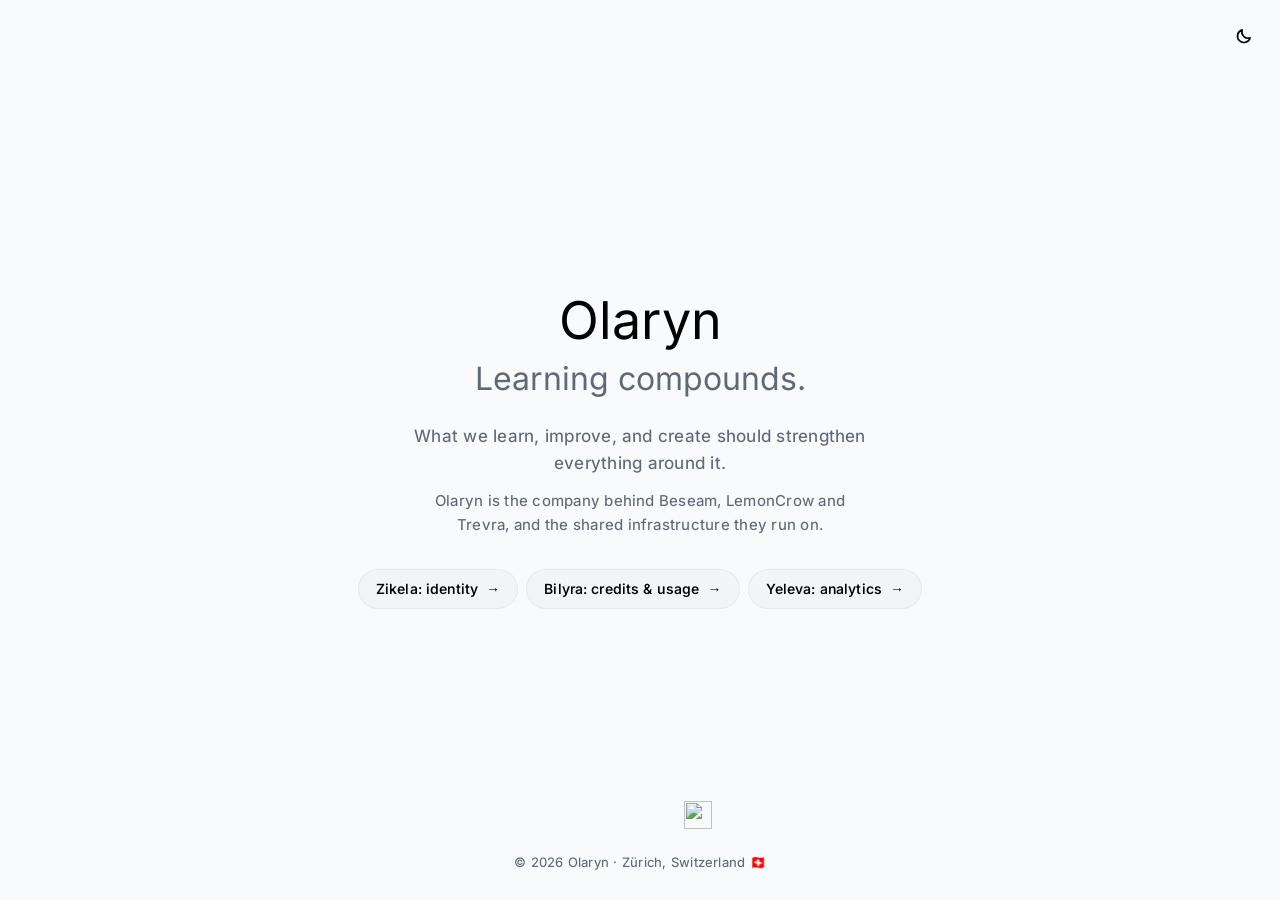
==== index.html @ cfa719c9 "chore(brand): monochrome icons and social cards, drop unused fonts Claude-Session: https://claude.ai" ====
<!DOCTYPE html>
<html lang="en">
<head>
<meta charset="UTF-8">
<meta name="viewport" content="width=device-width, initial-scale=1.0">

<title>Olaryn — Learning compounds.</title>
<meta name="description" content="Learning compounds. What we learn, improve, and create should strengthen everything around it.">
<link rel="canonical" href="https://olaryn.com/">

<link rel="icon" type="image/svg+xml" href="/favicon.svg?v=10">
<link rel="icon" href="/favicon.ico?v=9">
<link rel="icon" type="image/png" href="/favicon-32x32.png?v=9" sizes="32x32">
<link rel="icon" type="image/png" href="/favicon-16x16.png?v=9" sizes="16x16">
<link rel="apple-touch-icon" href="/apple-touch-icon.png?v=9" sizes="180x180">
<link rel="manifest" href="/site.webmanifest?v=9">
<meta name="application-name" content="Olaryn">
<meta name="apple-mobile-web-app-title" content="Olaryn">
<meta name="theme-color" media="(prefers-color-scheme: light)" content="#F9FAFB">
<meta name="theme-color" media="(prefers-color-scheme: dark)" content="#090909">
<meta name="color-scheme" content="light dark">
<meta name="robots" content="index, follow, max-image-preview:large">

<meta property="og:type" content="website">
<meta property="og:site_name" content="Olaryn">
<meta property="og:title" content="Olaryn — Learning compounds.">
<meta property="og:description" content="What we learn, improve, and create should strengthen everything around it.">
<meta property="og:url" content="https://olaryn.com/">
<meta property="og:image" content="https://olaryn.com/og-image.png?v=9">
<meta property="og:image:secure_url" content="https://olaryn.com/og-image.png?v=9">
<meta property="og:image:type" content="image/png">
<meta property="og:image:width" content="1200">
<meta property="og:image:height" content="630">
<meta property="og:image:alt" content="Olaryn — Learning compounds.">

<meta name="twitter:card" content="summary_large_image">
<meta name="twitter:title" content="Olaryn — Learning compounds.">
<meta name="twitter:description" content="What we learn, improve, and create should strengthen everything around it.">
<meta name="twitter:image" content="https://olaryn.com/og-image.png?v=9">
<meta name="twitter:image:alt" content="Olaryn — Learning compounds.">

<script type="application/ld+json">
{
  "@context": "https://schema.org",
  "@type": "Organization",
  "name": "Olaryn",
  "url": "https://olaryn.com/",
  "logo": "https://olaryn.com/logo-mark.svg?v=10",
  "sameAs": [
    "https://beseam.com",
    "https://lemoncrow.com",
    "https://usetrevra.com"
  ]
}
</script>

<script src="/assets/theme.js?v=2"></script>
<link rel="preload" href="/assets/fonts/inter-latin.woff2" as="font" type="font/woff2" crossorigin>
<link rel="stylesheet" href="/assets/base.css?v=6">
<link rel="stylesheet" href="/assets/home.css?v=3">
</head>
<body>
  <button class="theme-toggle theme-corner" type="button" aria-label="Switch to dark theme" hidden><span class="ico" aria-hidden="true"></span></button>
  <main>
    <section class="hero" aria-labelledby="olaryn-title">
      <svg class="mark" width="128" height="128" aria-hidden="true" focusable="false"><use href="/assets/marks.svg#olaryn"></use></svg>

      <h1 id="olaryn-title">Olaryn</h1>
      <p class="thesis">Learning compounds.</p>
      <p class="lede">What we learn, improve, and create should strengthen everything around it.</p>
      <p class="about">Olaryn is the company behind Beseam, LemonCrow and Trevra, and the shared infrastructure they run on.</p>
      <nav class="platform-links" aria-label="Shared Olaryn infrastructure">
        <a class="platform-link" href="/auth/">Zikela: identity <span aria-hidden="true">→</span></a>
        <a class="platform-link" href="/billing/">Bilyra: credits &amp; usage <span aria-hidden="true">→</span></a>
        <a class="platform-link" href="/analytics/">Yeleva: analytics <span aria-hidden="true">→</span></a>
      </nav>
    </section>
  </main>

  <footer>
    <nav class="company-links" aria-label="Olaryn companies">
      <a class="company-link beseam" href="https://beseam.com" target="_blank" rel="noopener" aria-label="Beseam (opens in a new tab)" title="Beseam">
        <img src="/assets/companies/beseam.svg?v=3" alt="">
      </a>
      <a class="company-link" href="https://lemoncrow.com" target="_blank" rel="noopener" aria-label="LemonCrow (opens in a new tab)" title="LemonCrow">
        <img src="/assets/companies/lemoncrow.svg" alt="">
      </a>
      <a class="company-link trevra" href="https://usetrevra.com" target="_blank" rel="noopener" aria-label="Trevra (opens in a new tab)" title="Trevra">
        <img src="/assets/companies/trevra.svg?v=2" alt="">
      </a>
    </nav>
    <div>&copy; 2026 Olaryn · Zürich, Switzerland 🇨🇭</div>
  </footer>
</body>
</html>
---- assets/base.css ----
/* Olaryn shared foundation (all pages): self-hosted fonts, colour tokens, type, buttons, header, sections, footer.
   Monochrome system: black/white/grey, one green used only for tiny status dots. */
@font-face {
  font-family: "Inter";
  font-style: normal;
  font-weight: 400 600;
  font-display: swap;
  src: url("/assets/fonts/inter-latin.woff2") format("woff2");
  unicode-range: U+0000-00FF, U+0131, U+0152-0153, U+02BB-02BC, U+02C6, U+02DA, U+02DC, U+0304, U+0308, U+0329, U+2000-206F, U+20AC, U+2122, U+2191, U+2193, U+2212, U+2215, U+FEFF, U+FFFD;
}
@font-face {
  font-family: "Geist Mono";
  font-style: normal;
  font-weight: 400 500;
  font-display: swap;
  src: url("/assets/fonts/geistmono-latin.woff2") format("woff2");
  unicode-range: U+0000-00FF, U+0131, U+0152-0153, U+02BB-02BC, U+02C6, U+02DA, U+02DC, U+0304, U+0308, U+0329, U+2000-206F, U+20AC, U+2122, U+2191, U+2193, U+2212, U+2215, U+FEFF, U+FFFD;
}
:root {
  color-scheme: light dark;
  --page: #F9FAFB;
  --panel: #F3F4F6;
  --card: #FFFFFF;
  --ink: #000000;
  --text: #101828;
  --muted: #5F6877;
  --faint: #99A1AF;
  --line: #E5E7EB;
  --line-soft: rgba(0, 0, 0, .05);
  --btn: #000000;
  --btn-ink: #FFFFFF;
  --btn2: #F3F4F6;
  --hover: #E5E7EB;
  --ok: #00BB7F;
  --paper: var(--page); /* used inside the marks.svg symbols */
  --sans: "Inter", "Helvetica Neue", Arial, sans-serif;
  --mono: "Geist Mono", ui-monospace, Menlo, Consolas, monospace;
}
/* Dark tokens exist twice on purpose: OS preference (unless light was chosen) and an explicit dark choice. Change both. */
:root[data-theme="light"] { color-scheme: light; }
@media (prefers-color-scheme: dark) {
  :root:not([data-theme="light"]) {
    color-scheme: dark;
    --page: #090909; --panel: #111111; --card: #181818; --ink: #FFFFFF; --text: #D9D9D9; --muted: #8F8F8F; --faint: #757575;
    --line: #232323; --line-soft: rgba(255, 255, 255, .06); --btn: #FFFFFF; --btn-ink: #000000; --btn2: #212121; --hover: #2A2A2A; --ok: #00D294;
  }
}
:root[data-theme="dark"] {
  color-scheme: dark;
  --page: #090909; --panel: #111111; --card: #181818; --ink: #FFFFFF; --text: #D9D9D9; --muted: #8F8F8F; --faint: #757575;
  --line: #232323; --line-soft: rgba(255, 255, 255, .06); --btn: #FFFFFF; --btn-ink: #000000; --btn2: #212121; --hover: #2A2A2A; --ok: #00D294;
}

*, *::before, *::after { box-sizing: border-box; }
html { -webkit-text-size-adjust: 100%; text-rendering: optimizeLegibility; -webkit-font-smoothing: antialiased; }
body {
  margin: 0; min-height: 100vh; background: var(--page); color: var(--text);
  font: 450 16px/1.5 var(--sans); letter-spacing: .015em; font-feature-settings: "ss07" 1, "ss08" 1, "liga" 0;
}
img, svg { max-width: 100%; }
a { color: inherit; text-decoration: none; }
p, h1, h2, h3, h4, ul, ol, pre, figure { margin: 0; }
:focus-visible { outline: 2px solid var(--ink); outline-offset: 3px; border-radius: 6px; }
.skip-link { position: absolute; left: 16px; top: -64px; z-index: 50; padding: 10px 16px; border-radius: 999px; background: var(--btn); color: var(--btn-ink); font-size: 14px; }
.skip-link:focus { top: 12px; }
.visually-hidden { position: absolute; width: 1px; height: 1px; overflow: hidden; clip: rect(0 0 0 0); white-space: nowrap; }

/* Layout */
.gutter { padding-left: max(24px, env(safe-area-inset-left, 0px)); padding-right: max(24px, env(safe-area-inset-right, 0px)); }
.shell { max-width: 1120px; margin: 0 auto; }

/* Type: one size per role, headings in two tones (ink line, then grey line at the same size) */
.t1 { font: 400 36px/1.25 var(--sans); letter-spacing: 0; text-wrap: balance; }
.t2 { font: 400 30px/1.25 var(--sans); letter-spacing: 0; text-wrap: balance; }
.ink { color: var(--ink); display: block; }
.dim { color: var(--muted); display: block; }
.lede { font-size: 20px; line-height: 1.4; color: var(--muted); max-width: 46ch; text-wrap: pretty; }
.small { font-size: 12px; line-height: 1.4; color: var(--muted); }
.note { font-size: 14px; color: var(--muted); }
.note a { color: var(--ink); text-decoration: underline; text-decoration-color: var(--faint); text-underline-offset: 3px; }
.note a:hover { text-decoration-color: var(--ink); }

/* Buttons: pills */
.btn { display: inline-flex; align-items: center; justify-content: center; gap: 8px; height: 40px; padding: 0 20px; border: 0; border-radius: 999px;
  font: 550 14px/1 var(--sans); letter-spacing: .01em; white-space: nowrap; cursor: pointer; transition: opacity .1s, background-color .15s; }
.btn-primary { background: var(--btn); color: var(--btn-ink); }
.btn-primary:hover { opacity: .85; }
.btn-secondary { background: var(--btn2); color: var(--ink); box-shadow: inset 0 0 0 1px var(--line-soft); }
.btn-secondary:hover, .btn-ghost:hover { background: var(--hover); }
.btn-ghost { background: transparent; color: var(--ink); }
.btn-large { height: 48px; padding: 0 24px; }
.actions { display: flex; flex-wrap: wrap; gap: 8px; }

/* Announcement bar + header */
.announce { display: flex; justify-content: center; padding-block: 10px; border-bottom: 1px solid var(--line); font-size: 14px; color: var(--muted); text-align: center; }
.announce a { color: var(--ink); white-space: nowrap; }
.announce a:hover { text-decoration: underline; text-underline-offset: 3px; }
.site-header { display: grid; grid-template-columns: 1fr auto 1fr; align-items: center; gap: 16px; min-height: 72px; }
.brand { display: inline-flex; align-items: center; gap: 10px; justify-self: start; color: var(--ink); font-size: 17px; letter-spacing: 0; }
.brand svg { width: 26px; height: 26px; flex: none; }
.brand .by { color: var(--muted); font-size: 14px; }
.site-nav { display: flex; gap: 2px; }
.site-nav a { padding: 8px 12px; border-radius: 999px; color: var(--muted); font-size: 15px; }
.site-nav a:hover { color: var(--ink); }
.header-end { display: flex; align-items: center; justify-content: flex-end; gap: 6px; }

/* Theme toggle (revealed by /assets/theme.js; the page follows the OS until a choice is made) */
:root {
  --ico-moon: url("data:image/svg+xml,%3Csvg xmlns='http://www.w3.org/2000/svg' viewBox='0 0 16 16' fill='none' stroke='black' stroke-width='1.5' stroke-linecap='round' stroke-linejoin='round'%3E%3Cpath d='M13.4 9.7A5.7 5.7 0 0 1 6.3 2.6a5.7 5.7 0 1 0 7.1 7.1z'/%3E%3C/svg%3E");
  --ico-sun: url("data:image/svg+xml,%3Csvg xmlns='http://www.w3.org/2000/svg' viewBox='0 0 16 16' fill='none' stroke='black' stroke-width='1.5' stroke-linecap='round' stroke-linejoin='round'%3E%3Ccircle cx='8' cy='8' r='2.8'/%3E%3Cpath d='M8 1.5v1.6M8 12.9v1.6M1.5 8h1.6M12.9 8h1.6M3.4 3.4l1.1 1.1M11.5 11.5l1.1 1.1M3.4 12.6l1.1-1.1M11.5 4.5l1.1-1.1'/%3E%3C/svg%3E");
}
.ico { display: inline-block; width: 1em; height: 1em; flex: none; background: currentColor; -webkit-mask: var(--ico) center / contain no-repeat; mask: var(--ico) center / contain no-repeat; }
.theme-toggle { display: inline-grid; place-items: center; width: 40px; height: 40px; flex: none; padding: 0; border: 0; border-radius: 999px; background: transparent; color: var(--ink); cursor: pointer; font-size: 18px; transition: background-color .15s; }
.theme-toggle[hidden] { display: none; }
.theme-toggle:hover { background: var(--hover); }
.theme-toggle .ico { --ico: var(--ico-moon); }
.theme-toggle[data-mode="dark"] .ico { --ico: var(--ico-sun); }

/* Sections */
.section { display: flex; flex-direction: column; gap: 48px; padding-block: 64px; border-top: 1px solid var(--line); }
.section-head { display: grid; grid-template-columns: 1fr 1fr; gap: 24px 48px; align-items: start; }

/* Product stage: grey panel with white cards */
.stage { min-width: 0; padding: 12px; border-radius: 20px; background: var(--panel); box-shadow: inset 0 0 0 1px var(--line-soft); }
.stage-label { display: flex; align-items: center; gap: 8px; padding: 6px 8px 14px; font-size: 12px; color: var(--muted); }
.card { min-width: 0; overflow: hidden; border-radius: 12px; background: var(--card); box-shadow: 0 0 0 1px var(--line-soft), 0 1px 2px rgba(0, 0, 0, .03); }
.card-head { display: flex; align-items: center; justify-content: space-between; gap: 12px; padding: 12px 16px; border-bottom: 1px solid var(--line); font-size: 12px; color: var(--muted); }
.dot { display: inline-block; width: 6px; height: 6px; flex: none; border-radius: 50%; background: var(--ok); }

/* Feature cards: graphic panel, title, grey text */
.grid-3 { display: grid; grid-template-columns: repeat(3, minmax(0, 1fr)); gap: 16px; }
.grid-2 { display: grid; grid-template-columns: repeat(2, minmax(0, 1fr)); gap: 16px; }
.feature { display: flex; flex-direction: column; gap: 20px; min-width: 0; }
.feature > .stage { display: grid; place-items: center; min-height: 240px; padding: 20px; }
.feature h3, .step h3 { margin-bottom: 6px; font: 400 20px/1.375 var(--sans); letter-spacing: 0; color: var(--ink); }
.feature p, .step p { color: var(--muted); text-wrap: pretty; }
.more { display: inline-flex; align-items: center; gap: 6px; margin-top: 12px; color: var(--ink); }
.more:hover { text-decoration: underline; text-underline-offset: 4px; }

/* Numbered steps row */
.steps { display: grid; grid-template-columns: repeat(3, minmax(0, 1fr)); border-top: 1px solid var(--line); }
.step { padding: 24px 24px 0 0; min-width: 0; }
.step + .step { padding-left: 24px; border-left: 1px solid var(--line); }
.step .num { display: block; margin-bottom: 16px; font: 400 12px/1 var(--mono); letter-spacing: 0; color: var(--muted); }

/* Closing call to action */
.cta { display: flex; flex-direction: column; align-items: center; gap: 28px; padding-block: 96px; border-top: 1px solid var(--line); text-align: center; }
.cta .actions { justify-content: center; }

/* Footer */
.site-footer { display: grid; grid-template-columns: 2fr 1fr 1fr 1fr; gap: 32px; padding-block: 48px 64px; border-top: 1px solid var(--line); }
.site-footer h2 { margin-bottom: 14px; font: 400 16px/1.5 var(--sans); letter-spacing: 0; color: var(--ink); }
.site-footer ul { display: flex; flex-direction: column; gap: 10px; padding: 0; list-style: none; }
.site-footer li, .site-footer a { color: var(--muted); }
.site-footer a:hover { color: var(--ink); }
.footer-brand { display: flex; flex-direction: column; gap: 16px; font-size: 14px; color: var(--muted); }

@keyframes rise { from { opacity: 0; transform: translateY(12px); } to { opacity: 1; transform: none; } }
@media (prefers-reduced-motion: no-preference) { .rise { animation: rise .7s cubic-bezier(.2, .8, .2, 1) .1s both; } }
@media (prefers-reduced-motion: reduce) { .btn, .theme-toggle { transition: none; } }

@media (max-width: 1023px) {
  .section-head { grid-template-columns: 1fr; }
  .grid-3, .steps { grid-template-columns: 1fr; }
  .step, .step + .step { padding: 24px 0; border-left: 0; }
  .step + .step { border-top: 1px solid var(--line); }
  .site-footer { grid-template-columns: 1fr 1fr; }
  .footer-brand { grid-column: 1 / -1; }
}
@media (max-width: 767px) {
  .t1 { font-size: 30px; }
  .t2 { font-size: 24px; }
  .lede { font-size: 18px; }
  .site-header { grid-template-columns: 1fr auto; }
  .site-nav, .header-end .btn-ghost { display: none; }
  .grid-2 { grid-template-columns: 1fr; }
  .section { gap: 32px; padding-block: 48px; }
  .cta { padding-block: 64px; }
}
@media (max-width: 420px) {
  .gutter { padding-left: max(16px, env(safe-area-inset-left, 0px)); padding-right: max(16px, env(safe-area-inset-right, 0px)); }
  .site-footer { grid-template-columns: 1fr; }
  .header-end .btn { padding: 0 14px; }
}
---- assets/home.css ----
/* Olaryn home: the original simple centred page, in the shared monochrome theme. Tokens and fonts come from base.css. */
body { display: flex; flex-direction: column; min-height: 100svh; }
.theme-corner { position: absolute; top: 16px; right: max(16px, env(safe-area-inset-right, 0px)); }
main { flex: 1 1 auto; display: flex; align-items: center; justify-content: center; padding: 56px max(24px, env(safe-area-inset-right, 0px)) 40px max(24px, env(safe-area-inset-left, 0px)); text-align: center; }
.hero { width: min(620px, 100%); }
.mark { display: block; width: 64px; height: 64px; margin: 0 auto 28px; color: var(--ink); }
h1 { margin-bottom: 8px; font: 400 clamp(36px, 6vw, 52px)/1.15 var(--sans); letter-spacing: 0; color: var(--ink); }
.thesis { margin-bottom: 24px; font: 400 clamp(24px, 4vw, 32px)/1.25 var(--sans); letter-spacing: 0; color: var(--muted); }
.lede { max-width: 46ch; margin: 0 auto; font-size: 17px; line-height: 1.6; color: var(--muted); }
.about { max-width: 46ch; margin: 12px auto 0; font-size: 15px; line-height: 1.6; color: var(--muted); }
.platform-links { display: flex; flex-wrap: wrap; justify-content: center; gap: 8px; margin-top: 32px; }
.platform-link { display: inline-flex; align-items: center; gap: 8px; height: 40px; padding: 0 18px; border-radius: 999px; background: var(--btn2); box-shadow: inset 0 0 0 1px var(--line-soft); color: var(--ink); font: 550 14px/1 var(--sans); letter-spacing: .01em; transition: background-color .15s; }
.platform-link:hover { background: var(--hover); }
footer { flex: 0 0 auto; display: flex; flex-direction: column; align-items: center; gap: 16px; padding: 0 24px 28px; font-size: 13px; color: var(--muted); }
.company-links { display: flex; align-items: center; justify-content: center; gap: 14px; }
.company-link { display: grid; place-items: center; width: 44px; height: 44px; border-radius: 999px; transition: background-color .15s; }
.company-link:hover { background: var(--hover); }
.company-link img { display: block; max-width: 28px; max-height: 28px; width: auto; height: auto; }
.company-link.trevra img { width: 28px; height: 28px; }
@media (max-width: 560px) { main { padding-top: 64px; padding-bottom: 32px; } footer { padding-bottom: 22px; } }
@media (prefers-reduced-motion: reduce) { .platform-link, .company-link { transition: none; } }
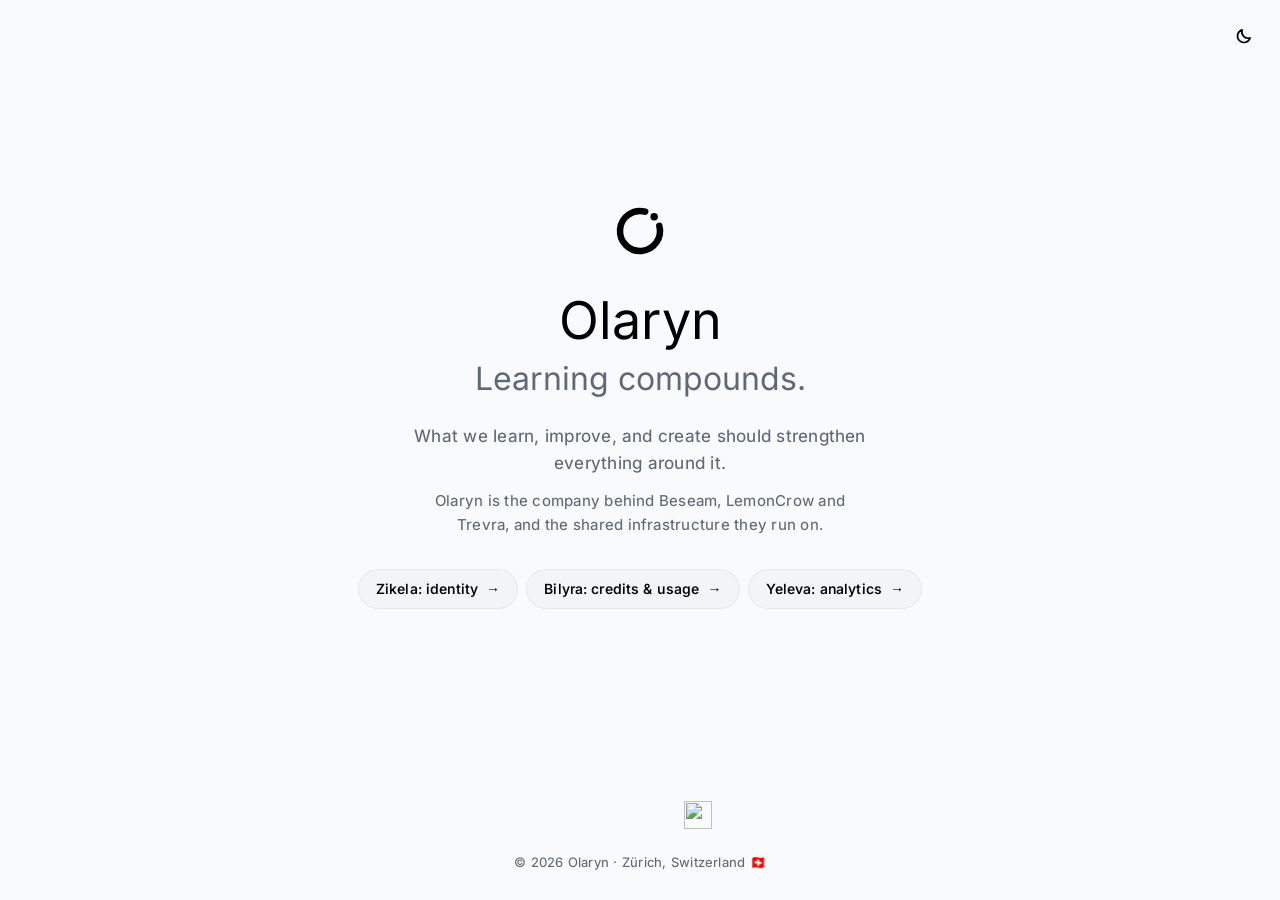
==== commit ffcd8398: "feat(brand): open O logo family for Olaryn and products Claude-Session: https://claude.ai/code/sessi" ====
--- a/index.html
+++ b/index.html
@@ -8,12 +8,12 @@
 <meta name="description" content="Learning compounds. What we learn, improve, and create should strengthen everything around it.">
 <link rel="canonical" href="https://olaryn.com/">
 
-<link rel="icon" type="image/svg+xml" href="/favicon.svg?v=10">
-<link rel="icon" href="/favicon.ico?v=9">
-<link rel="icon" type="image/png" href="/favicon-32x32.png?v=9" sizes="32x32">
-<link rel="icon" type="image/png" href="/favicon-16x16.png?v=9" sizes="16x16">
-<link rel="apple-touch-icon" href="/apple-touch-icon.png?v=9" sizes="180x180">
-<link rel="manifest" href="/site.webmanifest?v=9">
+<link rel="icon" type="image/svg+xml" href="/favicon.svg?v=11">
+<link rel="icon" href="/favicon.ico?v=10">
+<link rel="icon" type="image/png" href="/favicon-32x32.png?v=10" sizes="32x32">
+<link rel="icon" type="image/png" href="/favicon-16x16.png?v=10" sizes="16x16">
+<link rel="apple-touch-icon" href="/apple-touch-icon.png?v=10" sizes="180x180">
+<link rel="manifest" href="/site.webmanifest?v=10">
 <meta name="application-name" content="Olaryn">
 <meta name="apple-mobile-web-app-title" content="Olaryn">
 <meta name="theme-color" media="(prefers-color-scheme: light)" content="#F9FAFB">
@@ -26,8 +26,8 @@
 <meta property="og:title" content="Olaryn — Learning compounds.">
 <meta property="og:description" content="What we learn, improve, and create should strengthen everything around it.">
 <meta property="og:url" content="https://olaryn.com/">
-<meta property="og:image" content="https://olaryn.com/og-image.png?v=9">
-<meta property="og:image:secure_url" content="https://olaryn.com/og-image.png?v=9">
+<meta property="og:image" content="https://olaryn.com/og-image.png?v=10">
+<meta property="og:image:secure_url" content="https://olaryn.com/og-image.png?v=10">
 <meta property="og:image:type" content="image/png">
 <meta property="og:image:width" content="1200">
 <meta property="og:image:height" content="630">
@@ -36,7 +36,7 @@
 <meta name="twitter:card" content="summary_large_image">
 <meta name="twitter:title" content="Olaryn — Learning compounds.">
 <meta name="twitter:description" content="What we learn, improve, and create should strengthen everything around it.">
-<meta name="twitter:image" content="https://olaryn.com/og-image.png?v=9">
+<meta name="twitter:image" content="https://olaryn.com/og-image.png?v=10">
 <meta name="twitter:image:alt" content="Olaryn — Learning compounds.">
 
 <script type="application/ld+json">
@@ -45,7 +45,7 @@
   "@type": "Organization",
   "name": "Olaryn",
   "url": "https://olaryn.com/",
-  "logo": "https://olaryn.com/logo-mark.svg?v=10",
+  "logo": "https://olaryn.com/logo-mark.svg?v=11",
   "sameAs": [
     "https://beseam.com",
     "https://lemoncrow.com",
@@ -63,7 +63,7 @@
   <button class="theme-toggle theme-corner" type="button" aria-label="Switch to dark theme" hidden><span class="ico" aria-hidden="true"></span></button>
   <main>
     <section class="hero" aria-labelledby="olaryn-title">
-      <svg class="mark" width="128" height="128" aria-hidden="true" focusable="false"><use href="/assets/marks.svg#olaryn"></use></svg>
+      <svg class="mark" width="128" height="128" aria-hidden="true" focusable="false"><use href="/assets/marks.svg?v=2#olaryn"></use></svg>
 
       <h1 id="olaryn-title">Olaryn</h1>
       <p class="thesis">Learning compounds.</p>
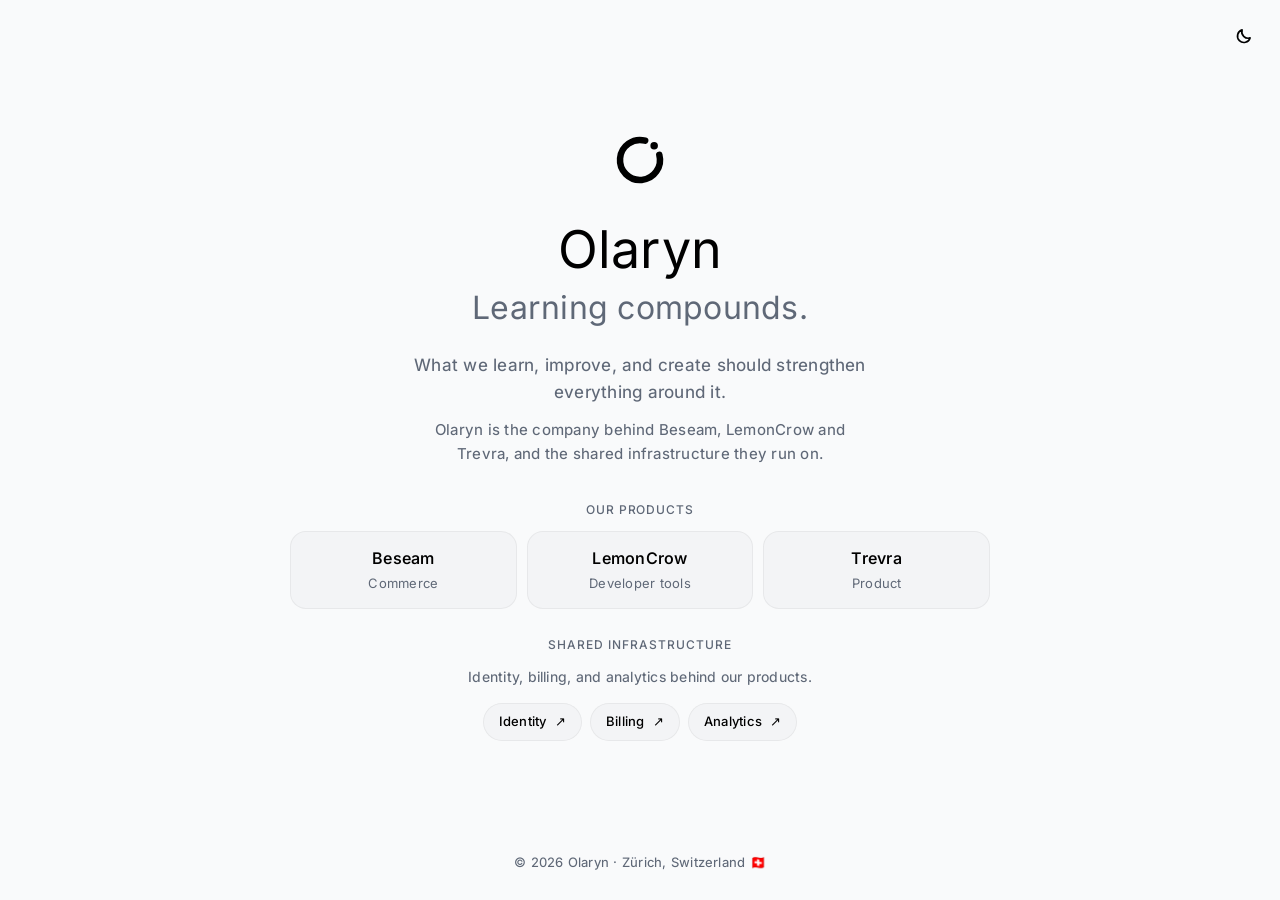
==== commit 844cbfe4: "refactor(brand): unify Olaryn platform branding and portfolio homepage" ====
--- a/index.html
+++ b/index.html
@@ -56,39 +56,40 @@
 
 <script src="/assets/theme.js?v=2"></script>
 <link rel="preload" href="/assets/fonts/inter-latin.woff2" as="font" type="font/woff2" crossorigin>
-<link rel="stylesheet" href="/assets/base.css?v=6">
-<link rel="stylesheet" href="/assets/home.css?v=3">
+<link rel="stylesheet" href="/assets/base.css?v=7">
+<link rel="stylesheet" href="/assets/home.css?v=5">
 </head>
 <body>
   <button class="theme-toggle theme-corner" type="button" aria-label="Switch to dark theme" hidden><span class="ico" aria-hidden="true"></span></button>
   <main>
     <section class="hero" aria-labelledby="olaryn-title">
-      <svg class="mark" width="128" height="128" aria-hidden="true" focusable="false"><use href="/assets/marks.svg?v=2#olaryn"></use></svg>
+      <svg class="mark" width="128" height="128" aria-hidden="true" focusable="false" viewBox="0 0 128 128"><path d="M102.64 53.65 A40 40 0 1 1 74.35 25.36" fill="none" stroke="currentColor" stroke-width="13" stroke-linecap="round"/> <circle cx="92.28" cy="35.72" r="7.5" fill="currentColor"/></svg>
 
       <h1 id="olaryn-title">Olaryn</h1>
       <p class="thesis">Learning compounds.</p>
       <p class="lede">What we learn, improve, and create should strengthen everything around it.</p>
       <p class="about">Olaryn is the company behind Beseam, LemonCrow and Trevra, and the shared infrastructure they run on.</p>
-      <nav class="platform-links" aria-label="Shared Olaryn infrastructure">
-        <a class="platform-link" href="/auth/">Zikela: identity <span aria-hidden="true">→</span></a>
-        <a class="platform-link" href="/billing/">Bilyra: credits &amp; usage <span aria-hidden="true">→</span></a>
-        <a class="platform-link" href="/analytics/">Yeleva: analytics <span aria-hidden="true">→</span></a>
-      </nav>
+      <section class="home-group" aria-labelledby="products-title">
+        <h2 id="products-title">Our products</h2>
+        <nav class="product-links" aria-label="Olaryn products">
+          <a class="product-link" href="https://beseam.com" target="_blank" rel="noopener"><strong>Beseam</strong><span>Commerce</span></a>
+          <a class="product-link" href="https://lemoncrow.com" target="_blank" rel="noopener"><strong>LemonCrow</strong><span>Developer tools</span></a>
+          <a class="product-link" href="https://usetrevra.com" target="_blank" rel="noopener"><strong>Trevra</strong><span>Product</span></a>
+        </nav>
+      </section>
+      <section class="home-group infrastructure" aria-labelledby="platform-title">
+        <h2 id="platform-title">Shared infrastructure</h2>
+        <p>Identity, billing, and analytics behind our products.</p>
+        <nav class="platform-links" aria-label="Olaryn platform">
+          <a class="platform-link" href="/auth/">Identity <span aria-hidden="true">↗</span></a>
+          <a class="platform-link" href="/billing/">Billing <span aria-hidden="true">↗</span></a>
+          <a class="platform-link" href="/analytics/">Analytics <span aria-hidden="true">↗</span></a>
+        </nav>
+      </section>
     </section>
   </main>
 
   <footer>
-    <nav class="company-links" aria-label="Olaryn companies">
-      <a class="company-link beseam" href="https://beseam.com" target="_blank" rel="noopener" aria-label="Beseam (opens in a new tab)" title="Beseam">
-        <img src="/assets/companies/beseam.svg?v=3" alt="">
-      </a>
-      <a class="company-link" href="https://lemoncrow.com" target="_blank" rel="noopener" aria-label="LemonCrow (opens in a new tab)" title="LemonCrow">
-        <img src="/assets/companies/lemoncrow.svg" alt="">
-      </a>
-      <a class="company-link trevra" href="https://usetrevra.com" target="_blank" rel="noopener" aria-label="Trevra (opens in a new tab)" title="Trevra">
-        <img src="/assets/companies/trevra.svg?v=2" alt="">
-      </a>
-    </nav>
     <div>&copy; 2026 Olaryn · Zürich, Switzerland 🇨🇭</div>
   </footer>
 </body>
--- a/assets/home.css
+++ b/assets/home.css
@@ -1,21 +1,24 @@
-/* Olaryn home: the original simple centred page, in the shared monochrome theme. Tokens and fonts come from base.css. */
+/* Olaryn: a quiet company homepage that distinguishes products from infrastructure. */
 body { display: flex; flex-direction: column; min-height: 100svh; }
 .theme-corner { position: absolute; top: 16px; right: max(16px, env(safe-area-inset-right, 0px)); }
-main { flex: 1 1 auto; display: flex; align-items: center; justify-content: center; padding: 56px max(24px, env(safe-area-inset-right, 0px)) 40px max(24px, env(safe-area-inset-left, 0px)); text-align: center; }
-.hero { width: min(620px, 100%); }
+main { flex: 1 1 auto; display: flex; align-items: center; justify-content: center; padding: 64px max(24px, env(safe-area-inset-right, 0px)) 48px max(24px, env(safe-area-inset-left, 0px)); text-align: center; }
+.hero { width: min(700px, 100%); }
 .mark { display: block; width: 64px; height: 64px; margin: 0 auto 28px; color: var(--ink); }
-h1 { margin-bottom: 8px; font: 400 clamp(36px, 6vw, 52px)/1.15 var(--sans); letter-spacing: 0; color: var(--ink); }
-.thesis { margin-bottom: 24px; font: 400 clamp(24px, 4vw, 32px)/1.25 var(--sans); letter-spacing: 0; color: var(--muted); }
+h1 { margin-bottom: 8px; font: 400 clamp(36px, 6vw, 52px)/1.15 var(--sans); color: var(--ink); }
+.thesis { margin-bottom: 24px; font: 400 clamp(24px, 4vw, 32px)/1.25 var(--sans); color: var(--muted); }
 .lede { max-width: 46ch; margin: 0 auto; font-size: 17px; line-height: 1.6; color: var(--muted); }
 .about { max-width: 46ch; margin: 12px auto 0; font-size: 15px; line-height: 1.6; color: var(--muted); }
-.platform-links { display: flex; flex-wrap: wrap; justify-content: center; gap: 8px; margin-top: 32px; }
-.platform-link { display: inline-flex; align-items: center; gap: 8px; height: 40px; padding: 0 18px; border-radius: 999px; background: var(--btn2); box-shadow: inset 0 0 0 1px var(--line-soft); color: var(--ink); font: 550 14px/1 var(--sans); letter-spacing: .01em; transition: background-color .15s; }
-.platform-link:hover { background: var(--hover); }
-footer { flex: 0 0 auto; display: flex; flex-direction: column; align-items: center; gap: 16px; padding: 0 24px 28px; font-size: 13px; color: var(--muted); }
-.company-links { display: flex; align-items: center; justify-content: center; gap: 14px; }
-.company-link { display: grid; place-items: center; width: 44px; height: 44px; border-radius: 999px; transition: background-color .15s; }
-.company-link:hover { background: var(--hover); }
-.company-link img { display: block; max-width: 28px; max-height: 28px; width: auto; height: auto; }
-.company-link.trevra img { width: 28px; height: 28px; }
-@media (max-width: 560px) { main { padding-top: 64px; padding-bottom: 32px; } footer { padding-bottom: 22px; } }
-@media (prefers-reduced-motion: reduce) { .platform-link, .company-link { transition: none; } }
+.home-group { margin-top: 36px; }
+.home-group h2 { margin: 0 0 12px; color: var(--muted); font: 500 12px/1.4 var(--sans); letter-spacing: .08em; text-transform: uppercase; }
+.product-links { display: grid; grid-template-columns: repeat(3, minmax(0, 1fr)); gap: 10px; }
+.product-link { display: flex; flex-direction: column; justify-content: center; gap: 6px; min-height: 78px; padding: 14px; border: 1px solid var(--line-soft); border-radius: 16px; background: var(--btn2); color: var(--ink); transition: background-color .15s; }
+.product-link strong { font: 550 16px/1.3 var(--sans); }
+.product-link span { font: 400 13px/1.3 var(--sans); color: var(--muted); }
+.product-link:hover, .platform-link:hover { background: var(--hover); }
+.infrastructure { margin-top: 28px; }
+.infrastructure p { margin: 0; color: var(--muted); font-size: 14px; }
+.platform-links { display: flex; flex-wrap: wrap; justify-content: center; gap: 8px; margin-top: 16px; }
+.platform-link { display: inline-flex; align-items: center; gap: 8px; min-height: 38px; padding: 0 16px; border-radius: 999px; background: var(--btn2); box-shadow: inset 0 0 0 1px var(--line-soft); color: var(--ink); font: 500 13px/1 var(--sans); transition: background-color .15s; }
+footer { flex: 0 0 auto; text-align: center; padding: 0 24px 28px; font-size: 13px; color: var(--muted); }
+@media (max-width: 560px) { main { padding-top: 72px; padding-bottom: 36px; } .home-group { margin-top: 30px; } .product-links { gap: 7px; } .product-link { min-height: 72px; padding: 10px 6px; } .product-link strong { font-size: 14px; } .product-link span { font-size: 12px; } footer { padding-bottom: 22px; } }
+@media (prefers-reduced-motion: reduce) { .platform-link, .product-link { transition: none; } }
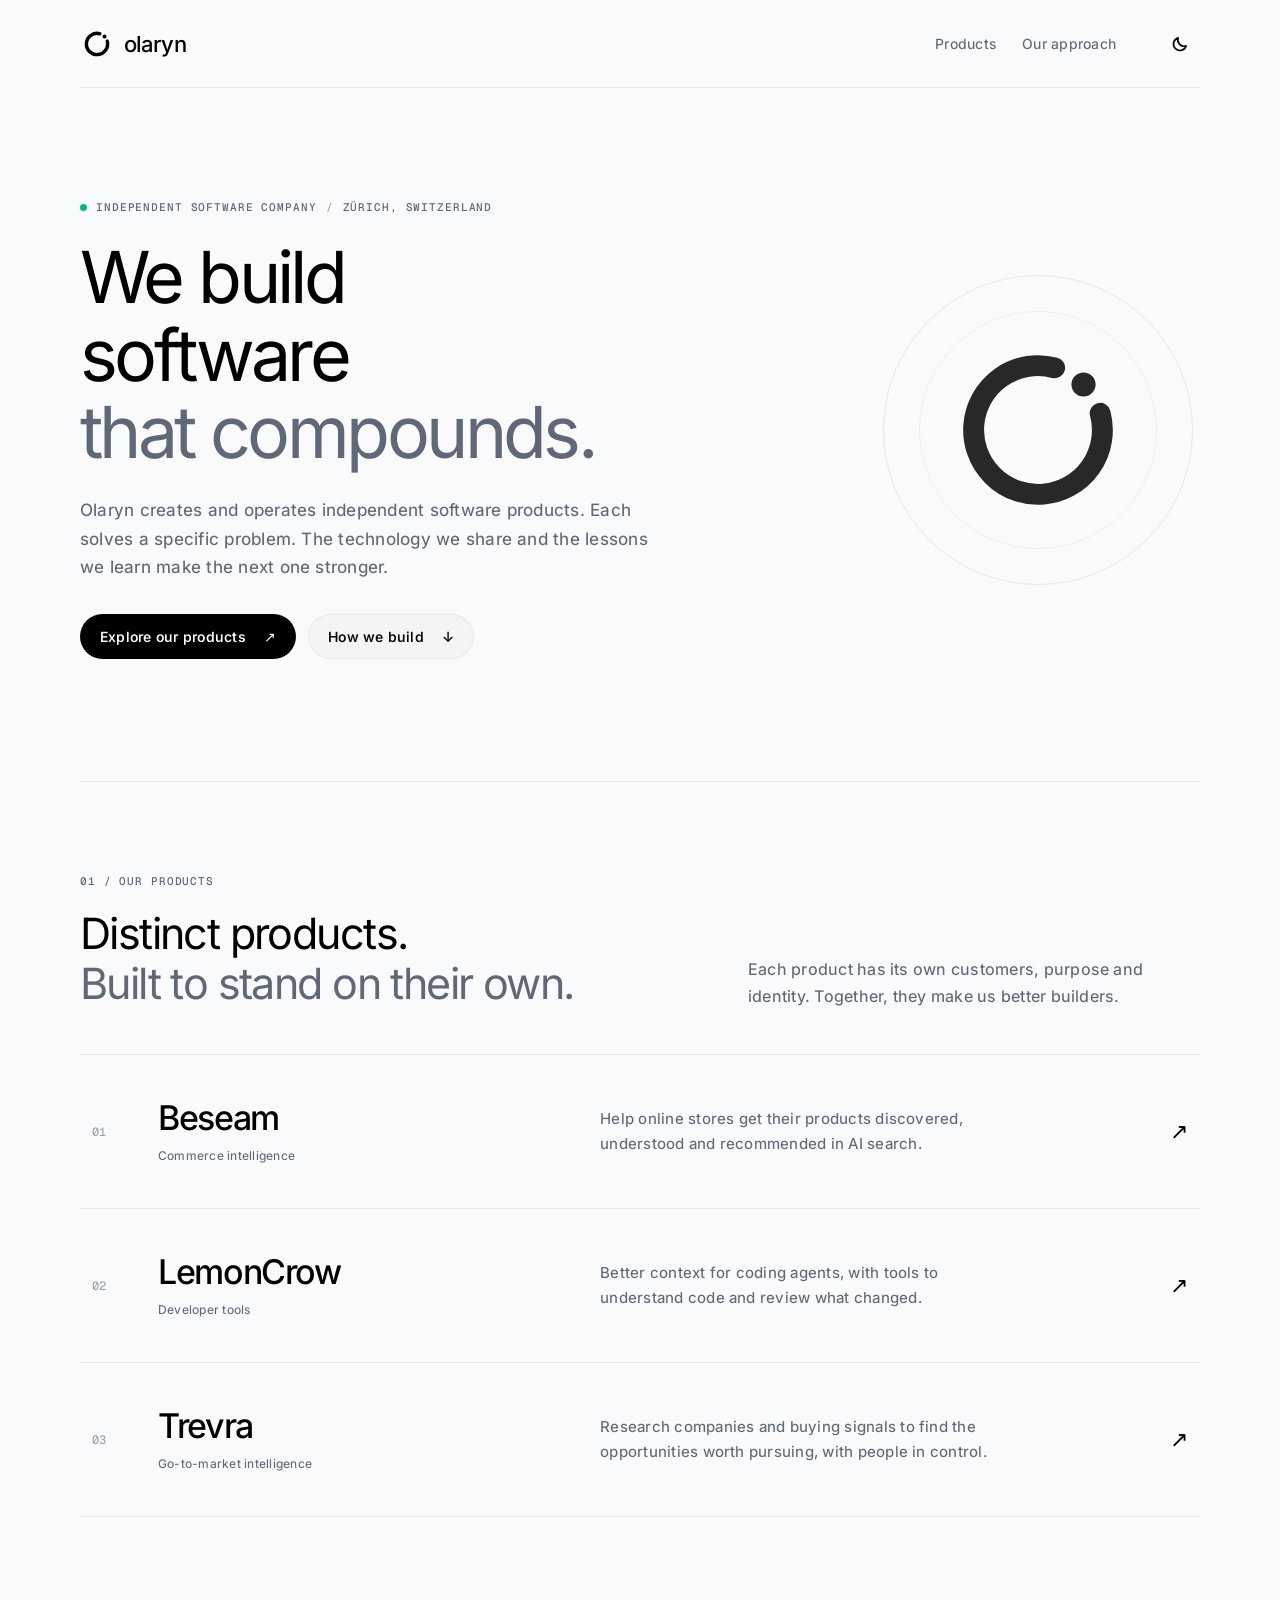
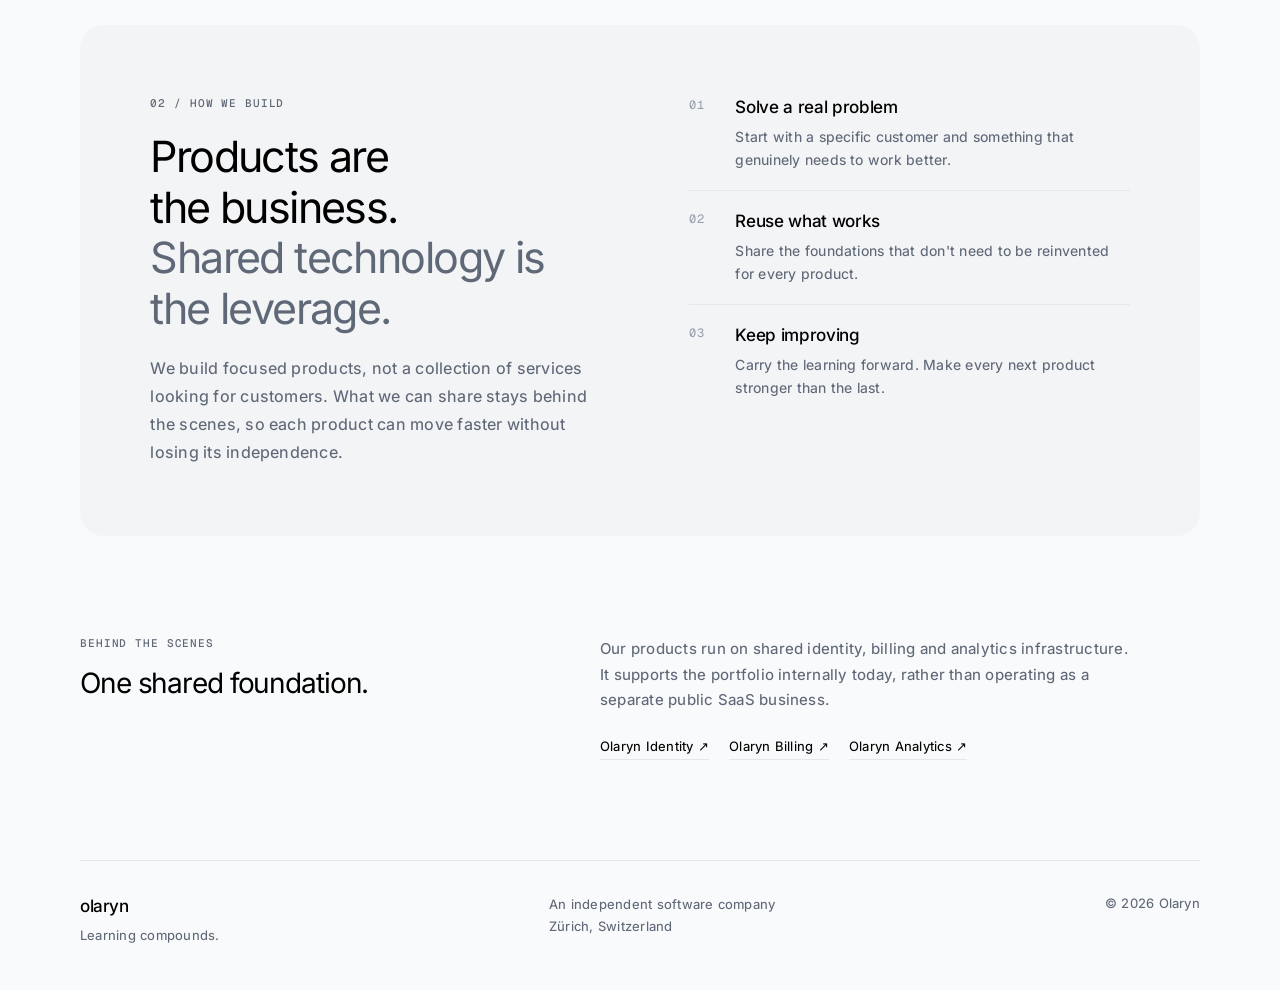
==== commit 0274952a: "feat(site): position Olaryn as product-first software company" ====
--- a/index.html
+++ b/index.html
@@ -1,96 +1,163 @@
 <!DOCTYPE html>
 <html lang="en">
 <head>
-<meta charset="UTF-8">
-<meta name="viewport" content="width=device-width, initial-scale=1.0">
+  <meta charset="UTF-8">
+  <meta name="viewport" content="width=device-width, initial-scale=1.0">
 
-<title>Olaryn — Learning compounds.</title>
-<meta name="description" content="Learning compounds. What we learn, improve, and create should strengthen everything around it.">
-<link rel="canonical" href="https://olaryn.com/">
+  <title>Olaryn — Independent software company</title>
+  <meta name="description" content="Olaryn is an independent software company building products for commerce, developers and go-to-market teams. We build software that compounds.">
+  <link rel="canonical" href="https://olaryn.com/">
 
-<link rel="icon" type="image/svg+xml" href="/favicon.svg?v=11">
-<link rel="icon" href="/favicon.ico?v=10">
-<link rel="icon" type="image/png" href="/favicon-32x32.png?v=10" sizes="32x32">
-<link rel="icon" type="image/png" href="/favicon-16x16.png?v=10" sizes="16x16">
-<link rel="apple-touch-icon" href="/apple-touch-icon.png?v=10" sizes="180x180">
-<link rel="manifest" href="/site.webmanifest?v=10">
-<meta name="application-name" content="Olaryn">
-<meta name="apple-mobile-web-app-title" content="Olaryn">
-<meta name="theme-color" media="(prefers-color-scheme: light)" content="#F9FAFB">
-<meta name="theme-color" media="(prefers-color-scheme: dark)" content="#090909">
-<meta name="color-scheme" content="light dark">
-<meta name="robots" content="index, follow, max-image-preview:large">
+  <link rel="icon" type="image/svg+xml" href="/favicon.svg?v=11">
+  <link rel="icon" href="/favicon.ico?v=10">
+  <link rel="icon" type="image/png" href="/favicon-32x32.png?v=10" sizes="32x32">
+  <link rel="icon" type="image/png" href="/favicon-16x16.png?v=10" sizes="16x16">
+  <link rel="apple-touch-icon" href="/apple-touch-icon.png?v=10" sizes="180x180">
+  <link rel="manifest" href="/site.webmanifest?v=10">
+  <meta name="application-name" content="Olaryn">
+  <meta name="apple-mobile-web-app-title" content="Olaryn">
+  <meta name="theme-color" media="(prefers-color-scheme: light)" content="#F9FAFB">
+  <meta name="theme-color" media="(prefers-color-scheme: dark)" content="#090909">
+  <meta name="color-scheme" content="light dark">
+  <meta name="robots" content="index, follow, max-image-preview:large">
 
-<meta property="og:type" content="website">
-<meta property="og:site_name" content="Olaryn">
-<meta property="og:title" content="Olaryn — Learning compounds.">
-<meta property="og:description" content="What we learn, improve, and create should strengthen everything around it.">
-<meta property="og:url" content="https://olaryn.com/">
-<meta property="og:image" content="https://olaryn.com/og-image.png?v=10">
-<meta property="og:image:secure_url" content="https://olaryn.com/og-image.png?v=10">
-<meta property="og:image:type" content="image/png">
-<meta property="og:image:width" content="1200">
-<meta property="og:image:height" content="630">
-<meta property="og:image:alt" content="Olaryn — Learning compounds.">
+  <meta property="og:type" content="website">
+  <meta property="og:site_name" content="Olaryn">
+  <meta property="og:title" content="Olaryn — We build software that compounds.">
+  <meta property="og:description" content="An independent software company building focused products for commerce, developers and go-to-market teams.">
+  <meta property="og:url" content="https://olaryn.com/">
+  <meta property="og:image" content="https://olaryn.com/og-image.png?v=11">
+  <meta property="og:image:secure_url" content="https://olaryn.com/og-image.png?v=11">
+  <meta property="og:image:type" content="image/png">
+  <meta property="og:image:width" content="1200">
+  <meta property="og:image:height" content="630">
+  <meta property="og:image:alt" content="Olaryn — We build software that compounds.">
 
-<meta name="twitter:card" content="summary_large_image">
-<meta name="twitter:title" content="Olaryn — Learning compounds.">
-<meta name="twitter:description" content="What we learn, improve, and create should strengthen everything around it.">
-<meta name="twitter:image" content="https://olaryn.com/og-image.png?v=10">
-<meta name="twitter:image:alt" content="Olaryn — Learning compounds.">
+  <meta name="twitter:card" content="summary_large_image">
+  <meta name="twitter:title" content="Olaryn — We build software that compounds.">
+  <meta name="twitter:description" content="An independent software company building focused products for commerce, developers and go-to-market teams.">
+  <meta name="twitter:image" content="https://olaryn.com/og-image.png?v=11">
+  <meta name="twitter:image:alt" content="Olaryn — We build software that compounds.">
 
-<script type="application/ld+json">
-{
-  "@context": "https://schema.org",
-  "@type": "Organization",
-  "name": "Olaryn",
-  "url": "https://olaryn.com/",
-  "logo": "https://olaryn.com/logo-mark.svg?v=11",
-  "sameAs": [
-    "https://beseam.com",
-    "https://lemoncrow.com",
-    "https://usetrevra.com"
-  ]
-}
-</script>
+  <script type="application/ld+json">
+  {
+    "@context": "https://schema.org",
+    "@type": "Organization",
+    "name": "Olaryn",
+    "description": "Independent software company building focused products for commerce, developers and go-to-market teams.",
+    "url": "https://olaryn.com/",
+    "logo": "https://olaryn.com/logo-mark.svg?v=11",
+    "brand": [
+      {"@type": "Brand", "name": "Beseam", "url": "https://beseam.com"},
+      {"@type": "Brand", "name": "LemonCrow", "url": "https://lemoncrow.com"},
+      {"@type": "Brand", "name": "Trevra", "url": "https://usetrevra.com"}
+    ]
+  }
+  </script>
 
-<script src="/assets/theme.js?v=2"></script>
-<link rel="preload" href="/assets/fonts/inter-latin.woff2" as="font" type="font/woff2" crossorigin>
-<link rel="stylesheet" href="/assets/base.css?v=7">
-<link rel="stylesheet" href="/assets/home.css?v=5">
+  <script src="/assets/theme.js?v=2"></script>
+  <link rel="preload" href="/assets/fonts/inter-latin.woff2" as="font" type="font/woff2" crossorigin>
+  <link rel="stylesheet" href="/assets/base.css?v=7">
+  <link rel="stylesheet" href="/assets/home.css?v=6">
 </head>
 <body>
-  <button class="theme-toggle theme-corner" type="button" aria-label="Switch to dark theme" hidden><span class="ico" aria-hidden="true"></span></button>
-  <main>
-    <section class="hero" aria-labelledby="olaryn-title">
-      <svg class="mark" width="128" height="128" aria-hidden="true" focusable="false" viewBox="0 0 128 128"><path d="M102.64 53.65 A40 40 0 1 1 74.35 25.36" fill="none" stroke="currentColor" stroke-width="13" stroke-linecap="round"/> <circle cx="92.28" cy="35.72" r="7.5" fill="currentColor"/></svg>
+  <a class="skip-link" href="#main">Skip to content</a>
 
-      <h1 id="olaryn-title">Olaryn</h1>
-      <p class="thesis">Learning compounds.</p>
-      <p class="lede">What we learn, improve, and create should strengthen everything around it.</p>
-      <p class="about">Olaryn is the company behind Beseam, LemonCrow and Trevra, and the shared infrastructure they run on.</p>
-      <section class="home-group" aria-labelledby="products-title">
-        <h2 id="products-title">Our products</h2>
-        <nav class="product-links" aria-label="Olaryn products">
-          <a class="product-link" href="https://beseam.com" target="_blank" rel="noopener"><strong>Beseam</strong><span>Commerce</span></a>
-          <a class="product-link" href="https://lemoncrow.com" target="_blank" rel="noopener"><strong>LemonCrow</strong><span>Developer tools</span></a>
-          <a class="product-link" href="https://usetrevra.com" target="_blank" rel="noopener"><strong>Trevra</strong><span>Product</span></a>
-        </nav>
+  <div class="company-wrap">
+    <header class="company-header">
+      <a class="company-brand" href="/" aria-label="Olaryn home">
+        <svg aria-hidden="true" focusable="false" viewBox="0 0 128 128"><path d="M102.64 53.65 A40 40 0 1 1 74.35 25.36" fill="none" stroke="currentColor" stroke-width="13" stroke-linecap="round"/><circle cx="92.28" cy="35.72" r="7.5" fill="currentColor"/></svg>
+        <span>olaryn</span>
+      </a>
+      <nav class="company-nav" aria-label="Main navigation">
+        <a href="#products">Products</a>
+        <a href="#approach">Our approach</a>
+      </nav>
+      <button class="theme-toggle" type="button" aria-label="Switch to dark theme" hidden><span class="ico" aria-hidden="true"></span></button>
+    </header>
+
+    <main id="main">
+      <section class="company-hero" aria-labelledby="company-title">
+        <div class="hero-content">
+          <p class="eyebrow"><span class="eyebrow-dot" aria-hidden="true"></span> Independent software company <span class="eyebrow-separator">/</span> Zürich, Switzerland</p>
+          <h1 id="company-title">We build software <span>that compounds.</span></h1>
+          <p class="hero-description">Olaryn creates and operates independent software products. Each solves a specific problem. The technology we share and the lessons we learn make the next one stronger.</p>
+          <div class="hero-actions">
+            <a class="hero-primary" href="#products">Explore our products <span aria-hidden="true">↗</span></a>
+            <a class="hero-secondary" href="#approach">How we build <span aria-hidden="true">↓</span></a>
+          </div>
+        </div>
+        <div class="hero-art" aria-hidden="true">
+          <span class="art-orbit art-orbit-outer"></span>
+          <span class="art-orbit art-orbit-middle"></span>
+          <svg class="art-mark" viewBox="0 0 128 128" focusable="false"><path d="M102.64 53.65 A40 40 0 1 1 74.35 25.36" fill="none" stroke="currentColor" stroke-width="13" stroke-linecap="round"/><circle cx="92.28" cy="35.72" r="7.5" fill="currentColor"/></svg>
+        </div>
       </section>
-      <section class="home-group infrastructure" aria-labelledby="platform-title">
-        <h2 id="platform-title">Shared infrastructure</h2>
-        <p>Identity, billing, and analytics behind our products.</p>
-        <nav class="platform-links" aria-label="Olaryn platform">
-          <a class="platform-link" href="/auth/">Identity <span aria-hidden="true">↗</span></a>
-          <a class="platform-link" href="/billing/">Billing <span aria-hidden="true">↗</span></a>
-          <a class="platform-link" href="/analytics/">Analytics <span aria-hidden="true">↗</span></a>
-        </nav>
+
+      <section class="products-section" id="products" aria-labelledby="products-title">
+        <div class="section-heading">
+          <div>
+            <p class="section-kicker">01 / OUR PRODUCTS</p>
+            <h2 id="products-title">Distinct products.<br><span>Built to stand on their own.</span></h2>
+          </div>
+          <p>Each product has its own customers, purpose and identity. Together, they make us better builders.</p>
+        </div>
+        <div class="product-list">
+          <a class="product-row" href="https://beseam.com" target="_blank" rel="noopener noreferrer" aria-label="Explore Beseam (opens in a new tab)">
+            <span class="product-index">01</span>
+            <span class="product-identity"><strong>Beseam</strong><small>Commerce intelligence</small></span>
+            <span class="product-description">Help online stores get their products discovered, understood and recommended in AI search.</span>
+            <span class="product-arrow" aria-hidden="true">↗</span>
+          </a>
+          <a class="product-row" href="https://lemoncrow.com" target="_blank" rel="noopener noreferrer" aria-label="Explore LemonCrow (opens in a new tab)">
+            <span class="product-index">02</span>
+            <span class="product-identity"><strong>LemonCrow</strong><small>Developer tools</small></span>
+            <span class="product-description">Better context for coding agents, with tools to understand code and review what changed.</span>
+            <span class="product-arrow" aria-hidden="true">↗</span>
+          </a>
+          <a class="product-row" href="https://usetrevra.com" target="_blank" rel="noopener noreferrer" aria-label="Explore Trevra (opens in a new tab)">
+            <span class="product-index">03</span>
+            <span class="product-identity"><strong>Trevra</strong><small>Go-to-market intelligence</small></span>
+            <span class="product-description">Research companies and buying signals to find the opportunities worth pursuing, with people in control.</span>
+            <span class="product-arrow" aria-hidden="true">↗</span>
+          </a>
+        </div>
       </section>
-    </section>
-  </main>
 
-  <footer>
-    <div>&copy; 2026 Olaryn · Zürich, Switzerland 🇨🇭</div>
-  </footer>
+      <section class="approach-section" id="approach" aria-labelledby="approach-title">
+        <div class="approach-intro">
+          <p class="section-kicker">02 / HOW WE BUILD</p>
+          <h2 id="approach-title">Products are the business.<br><span>Shared technology is the leverage.</span></h2>
+          <p>We build focused products, not a collection of services looking for customers. What we can share stays behind the scenes, so each product can move faster without losing its independence.</p>
+        </div>
+        <div class="principles">
+          <div class="principle"><span class="principle-number">01</span><div><h3>Solve a real problem</h3><p>Start with a specific customer and something that genuinely needs to work better.</p></div></div>
+          <div class="principle"><span class="principle-number">02</span><div><h3>Reuse what works</h3><p>Share the foundations that don't need to be reinvented for every product.</p></div></div>
+          <div class="principle"><span class="principle-number">03</span><div><h3>Keep improving</h3><p>Carry the learning forward. Make every next product stronger than the last.</p></div></div>
+        </div>
+      </section>
+
+      <section class="foundation-section" id="infrastructure" aria-labelledby="foundation-title">
+        <div>
+          <p class="section-kicker">BEHIND THE SCENES</p>
+          <h2 id="foundation-title">One shared foundation.</h2>
+        </div>
+        <div class="foundation-copy">
+          <p>Our products run on shared identity, billing and analytics infrastructure. It supports the portfolio internally today, rather than operating as a separate public SaaS business.</p>
+          <nav class="foundation-links" aria-label="Shared Olaryn infrastructure">
+            <a href="/auth/">Olaryn Identity <span aria-hidden="true">↗</span></a>
+            <a href="/billing/">Olaryn Billing <span aria-hidden="true">↗</span></a>
+            <a href="/analytics/">Olaryn Analytics <span aria-hidden="true">↗</span></a>
+          </nav>
+        </div>
+      </section>
+    </main>
+
+    <footer class="company-footer">
+      <div><strong>olaryn</strong><span>Learning compounds.</span></div>
+      <p>An independent software company<br>Zürich, Switzerland</p>
+      <span>© 2026 Olaryn</span>
+    </footer>
+  </div>
 </body>
 </html>
--- a/assets/home.css
+++ b/assets/home.css
@@ -1,24 +1,110 @@
-/* Olaryn: a quiet company homepage that distinguishes products from infrastructure. */
-body { display: flex; flex-direction: column; min-height: 100svh; }
-.theme-corner { position: absolute; top: 16px; right: max(16px, env(safe-area-inset-right, 0px)); }
-main { flex: 1 1 auto; display: flex; align-items: center; justify-content: center; padding: 64px max(24px, env(safe-area-inset-right, 0px)) 48px max(24px, env(safe-area-inset-left, 0px)); text-align: center; }
-.hero { width: min(700px, 100%); }
-.mark { display: block; width: 64px; height: 64px; margin: 0 auto 28px; color: var(--ink); }
-h1 { margin-bottom: 8px; font: 400 clamp(36px, 6vw, 52px)/1.15 var(--sans); color: var(--ink); }
-.thesis { margin-bottom: 24px; font: 400 clamp(24px, 4vw, 32px)/1.25 var(--sans); color: var(--muted); }
-.lede { max-width: 46ch; margin: 0 auto; font-size: 17px; line-height: 1.6; color: var(--muted); }
-.about { max-width: 46ch; margin: 12px auto 0; font-size: 15px; line-height: 1.6; color: var(--muted); }
-.home-group { margin-top: 36px; }
-.home-group h2 { margin: 0 0 12px; color: var(--muted); font: 500 12px/1.4 var(--sans); letter-spacing: .08em; text-transform: uppercase; }
-.product-links { display: grid; grid-template-columns: repeat(3, minmax(0, 1fr)); gap: 10px; }
-.product-link { display: flex; flex-direction: column; justify-content: center; gap: 6px; min-height: 78px; padding: 14px; border: 1px solid var(--line-soft); border-radius: 16px; background: var(--btn2); color: var(--ink); transition: background-color .15s; }
-.product-link strong { font: 550 16px/1.3 var(--sans); }
-.product-link span { font: 400 13px/1.3 var(--sans); color: var(--muted); }
-.product-link:hover, .platform-link:hover { background: var(--hover); }
-.infrastructure { margin-top: 28px; }
-.infrastructure p { margin: 0; color: var(--muted); font-size: 14px; }
-.platform-links { display: flex; flex-wrap: wrap; justify-content: center; gap: 8px; margin-top: 16px; }
-.platform-link { display: inline-flex; align-items: center; gap: 8px; min-height: 38px; padding: 0 16px; border-radius: 999px; background: var(--btn2); box-shadow: inset 0 0 0 1px var(--line-soft); color: var(--ink); font: 500 13px/1 var(--sans); transition: background-color .15s; }
-footer { flex: 0 0 auto; text-align: center; padding: 0 24px 28px; font-size: 13px; color: var(--muted); }
-@media (max-width: 560px) { main { padding-top: 72px; padding-bottom: 36px; } .home-group { margin-top: 30px; } .product-links { gap: 7px; } .product-link { min-height: 72px; padding: 10px 6px; } .product-link strong { font-size: 14px; } .product-link span { font-size: 12px; } footer { padding-bottom: 22px; } }
-@media (prefers-reduced-motion: reduce) { .platform-link, .product-link { transition: none; } }
+/* Olaryn company site: product-first portfolio with a supporting internal platform. */
+.company-wrap { width: min(1120px, calc(100% - 64px)); margin: 0 auto; }
+.company-header { display: flex; align-items: center; gap: 36px; min-height: 88px; border-bottom: 1px solid var(--line); }
+.company-brand { display: inline-flex; align-items: center; gap: 10px; color: var(--ink); font: 500 22px/1 var(--sans); letter-spacing: -.04em; }
+.company-brand svg { width: 34px; height: 34px; }
+.company-nav { display: flex; margin-left: auto; align-items: center; gap: 26px; }
+.company-nav a { color: var(--muted); font-size: 14px; transition: color .15s; }
+.company-nav a:hover { color: var(--ink); }
+.company-header .theme-toggle { margin-left: 8px; }
+
+.company-hero { display: grid; grid-template-columns: minmax(0, 1.4fr) minmax(210px, .6fr); gap: 40px; align-items: center; padding: 112px 0 122px; border-bottom: 1px solid var(--line); }
+.eyebrow, .section-kicker { font: 500 11px/1.4 var(--mono); letter-spacing: .08em; text-transform: uppercase; color: var(--muted); }
+.eyebrow { display: flex; align-items: center; flex-wrap: wrap; gap: 9px; }
+.eyebrow-dot { flex: 0 0 auto; width: 7px; height: 7px; border-radius: 50%; background: var(--ok); }
+.eyebrow-separator { color: var(--faint); }
+.company-hero h1 { max-width: 12ch; margin: 24px 0; color: var(--ink); font: 400 clamp(48px, 5.6vw, 74px)/1.08 var(--sans); letter-spacing: -.05em; text-wrap: balance; }
+.company-hero h1 span { display: block; color: var(--muted); }
+.hero-description { max-width: 53ch; color: var(--muted); font-size: 17px; line-height: 1.7; text-wrap: pretty; }
+.hero-actions { display: flex; flex-wrap: wrap; gap: 12px; margin-top: 32px; }
+.hero-primary, .hero-secondary { display: inline-flex; align-items: center; justify-content: center; gap: 18px; min-height: 45px; border-radius: 999px; padding: 0 20px; font-size: 14px; font-weight: 550; transition: background-color .15s, opacity .15s; }
+.hero-primary { color: var(--btn-ink); background: var(--btn); }
+.hero-primary:hover { opacity: .86; }
+.hero-secondary { background: var(--btn2); color: var(--ink); box-shadow: inset 0 0 0 1px var(--line-soft); }
+.hero-secondary:hover { background: var(--hover); }
+.hero-art { position: relative; display: grid; place-items: center; min-height: 310px; isolation: isolate; }
+.art-orbit { position: absolute; display: block; border: 1px solid var(--line); border-radius: 50%; aspect-ratio: 1; z-index: -1; }
+.art-orbit-outer { width: min(100%, 310px); }
+.art-orbit-middle { width: min(76%, 238px); border-color: var(--line-soft); }
+.art-mark { width: min(70%, 206px); height: auto; color: var(--ink); opacity: .84; }
+
+.products-section { padding: 92px 0 108px; }
+.section-heading { display: grid; grid-template-columns: minmax(0, 1fr) minmax(260px, .72fr); gap: 40px; align-items: end; margin-bottom: 45px; }
+.section-heading h2, .approach-intro h2 { color: var(--ink); font: 400 clamp(30px, 3.4vw, 43px)/1.18 var(--sans); letter-spacing: -.037em; text-wrap: balance; }
+.section-heading h2 { margin-top: 18px; }
+.section-heading h2 span, .approach-intro h2 span { color: var(--muted); }
+.section-heading > p { max-width: 42ch; color: var(--muted); line-height: 1.65; font-size: 16px; }
+.product-list { border-top: 1px solid var(--line); }
+.product-row { display: grid; grid-template-columns: 48px minmax(170px, .88fr) minmax(0, 1.12fr) 30px; align-items: center; gap: 18px; min-height: 154px; padding: 24px 12px; border-bottom: 1px solid var(--line); transition: background-color .15s; }
+.product-row:hover { background: var(--panel); }
+.product-index, .principle-number { font: 450 12px/1.5 var(--mono); color: var(--faint); }
+.product-identity { display: flex; flex-direction: column; gap: 8px; }
+.product-identity strong { color: var(--ink); font: 500 clamp(25px, 3vw, 34px)/1.2 var(--sans); letter-spacing: -.04em; }
+.product-identity small { color: var(--muted); font-size: 12px; }
+.product-description { max-width: 39ch; color: var(--muted); font-size: 15px; line-height: 1.65; }
+.product-arrow { justify-self: end; color: var(--ink); font-size: 22px; transition: transform .15s; }
+.product-row:hover .product-arrow { transform: translate(2px, -2px); }
+
+.approach-section { display: grid; grid-template-columns: minmax(0, 1.05fr) minmax(0, 1fr); gap: clamp(36px, 6vw, 100px); border-radius: 24px; padding: clamp(32px, 5.5vw, 72px); background: var(--panel); }
+.approach-intro h2 { margin: 20px 0 20px; }
+.approach-intro > p:last-child { max-width: 46ch; color: var(--muted); font-size: 16px; line-height: 1.75; }
+.principles { display: flex; flex-direction: column; }
+.principle { display: grid; grid-template-columns: 32px minmax(0, 1fr); gap: 14px; padding: 19px 0; border-bottom: 1px solid var(--line); }
+.principle:first-child { padding-top: 0; }
+.principle:last-child { border-bottom: none; padding-bottom: 0; }
+.principle h3 { color: var(--ink); font: 500 17px/1.3 var(--sans); letter-spacing: -.02em; }
+.principle p { margin-top: 7px; color: var(--muted); font-size: 14px; line-height: 1.65; }
+
+.foundation-section { display: grid; grid-template-columns: minmax(0, .8fr) minmax(0, 1fr); gap: 40px; padding: 100px 0; border-bottom: 1px solid var(--line); }
+.foundation-section h2 { margin-top: 15px; color: var(--ink); font: 400 28px/1.2 var(--sans); letter-spacing: -.04em; }
+.foundation-copy > p { max-width: 54ch; color: var(--muted); font-size: 15px; line-height: 1.7; }
+.foundation-links { display: flex; flex-wrap: wrap; gap: 12px 20px; margin-top: 24px; }
+.foundation-links a { color: var(--ink); border-bottom: 1px solid var(--line); padding-bottom: 3px; font-size: 13px; }
+.foundation-links a:hover { border-bottom-color: var(--ink); }
+
+.company-footer { display: flex; align-items: start; justify-content: space-between; gap: 32px; padding: 33px 0 45px; color: var(--muted); font-size: 13px; }
+.company-footer > div { display: flex; flex-direction: column; gap: 6px; }
+.company-footer strong { color: var(--ink); font-size: 17px; font-weight: 500; letter-spacing: -.025em; }
+.company-footer p { line-height: 1.65; }
+.company-footer > span { white-space: nowrap; }
+
+@media (max-width: 900px) {
+  .company-hero { grid-template-columns: minmax(0, 1fr) 200px; gap: 24px; }
+  .hero-art { min-height: 240px; }
+  .approach-section { gap: 40px; }
+}
+@media (max-width: 700px) {
+  .company-wrap { width: calc(100% - 40px); }
+  .company-header { min-height: 74px; gap: 12px; }
+  .company-brand { font-size: 20px; }
+  .company-brand svg { width: 30px; height: 30px; }
+  .company-nav { gap: 10px; }
+  .company-nav a { font-size: 12px; }
+  .company-header .theme-toggle { width: 34px; height: 34px; margin-left: 0; }
+  .company-hero { display: block; padding: 82px 0 88px; }
+  .company-hero h1 { font-size: clamp(44px, 9vw, 62px); }
+  .hero-description { font-size: 16px; }
+  .hero-art { display: none; }
+  .products-section { padding: 72px 0 84px; }
+  .section-heading, .approach-section, .foundation-section { grid-template-columns: minmax(0, 1fr); }
+  .section-heading { gap: 18px; margin-bottom: 32px; }
+  .product-row { grid-template-columns: 30px minmax(0, 1fr) 28px; gap: 10px; min-height: unset; padding: 25px 2px; }
+  .product-identity { grid-column: 2; grid-row: 1; }
+  .product-index { grid-column: 1; grid-row: 1; align-self: start; padding-top: 9px; }
+  .product-description { grid-column: 2; grid-row: 2; }
+  .product-arrow { grid-column: 3; grid-row: 1 / 3; align-self: start; }
+  .approach-section { gap: 32px; }
+  .foundation-section { gap: 20px; padding: 74px 0; }
+}
+@media (max-width: 420px) {
+  .company-wrap { width: calc(100% - 32px); }
+  .company-nav { gap: 6px; }
+  .company-nav a { font-size: 11px; }
+  .company-brand { gap: 6px; font-size: 19px; }
+  .company-hero { padding-top: 72px; }
+  .hero-primary, .hero-secondary { padding-inline: 15px; gap: 10px; }
+  .company-footer { flex-wrap: wrap; gap: 18px; }
+}
+@media (prefers-reduced-motion: reduce) {
+  .company-nav a, .hero-primary, .hero-secondary, .product-row, .product-arrow { transition: none; }
+}
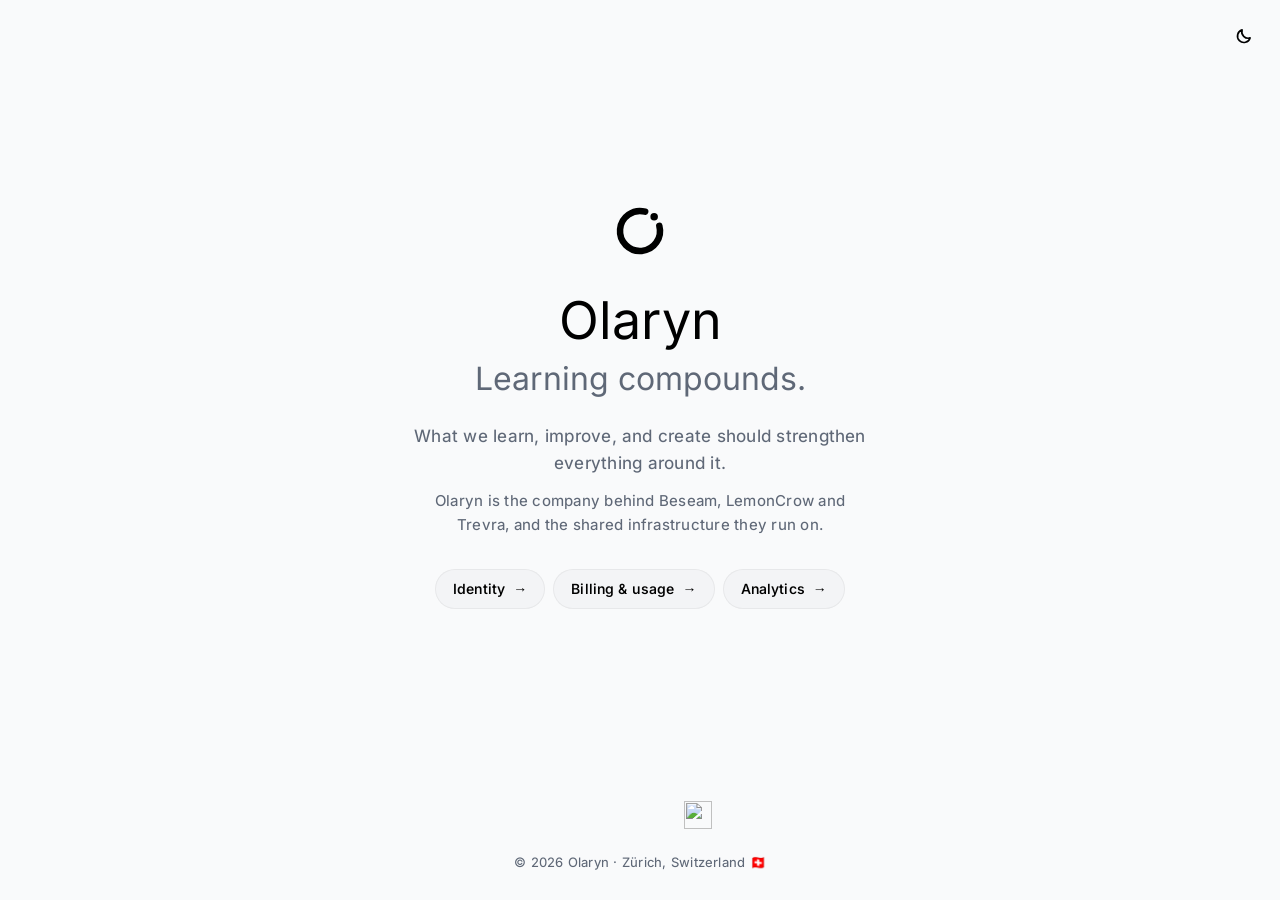
==== commit ca11b13b: "fix(site): restore approved minimal and illustrated layouts, lock designs" ====
--- a/index.html
+++ b/index.html
@@ -1,163 +1,95 @@
 <!DOCTYPE html>
 <html lang="en">
 <head>
-  <meta charset="UTF-8">
-  <meta name="viewport" content="width=device-width, initial-scale=1.0">
+<meta charset="UTF-8">
+<meta name="viewport" content="width=device-width, initial-scale=1.0">
 
-  <title>Olaryn — Independent software company</title>
-  <meta name="description" content="Olaryn is an independent software company building products for commerce, developers and go-to-market teams. We build software that compounds.">
-  <link rel="canonical" href="https://olaryn.com/">
+<title>Olaryn — Learning compounds.</title>
+<meta name="description" content="Learning compounds. What we learn, improve, and create should strengthen everything around it.">
+<link rel="canonical" href="https://olaryn.com/">
 
-  <link rel="icon" type="image/svg+xml" href="/favicon.svg?v=11">
-  <link rel="icon" href="/favicon.ico?v=10">
-  <link rel="icon" type="image/png" href="/favicon-32x32.png?v=10" sizes="32x32">
-  <link rel="icon" type="image/png" href="/favicon-16x16.png?v=10" sizes="16x16">
-  <link rel="apple-touch-icon" href="/apple-touch-icon.png?v=10" sizes="180x180">
-  <link rel="manifest" href="/site.webmanifest?v=10">
-  <meta name="application-name" content="Olaryn">
-  <meta name="apple-mobile-web-app-title" content="Olaryn">
-  <meta name="theme-color" media="(prefers-color-scheme: light)" content="#F9FAFB">
-  <meta name="theme-color" media="(prefers-color-scheme: dark)" content="#090909">
-  <meta name="color-scheme" content="light dark">
-  <meta name="robots" content="index, follow, max-image-preview:large">
+<link rel="icon" type="image/svg+xml" href="/favicon.svg?v=11">
+<link rel="icon" href="/favicon.ico?v=10">
+<link rel="icon" type="image/png" href="/favicon-32x32.png?v=10" sizes="32x32">
+<link rel="icon" type="image/png" href="/favicon-16x16.png?v=10" sizes="16x16">
+<link rel="apple-touch-icon" href="/apple-touch-icon.png?v=10" sizes="180x180">
+<link rel="manifest" href="/site.webmanifest?v=10">
+<meta name="application-name" content="Olaryn">
+<meta name="apple-mobile-web-app-title" content="Olaryn">
+<meta name="theme-color" media="(prefers-color-scheme: light)" content="#F9FAFB">
+<meta name="theme-color" media="(prefers-color-scheme: dark)" content="#090909">
+<meta name="color-scheme" content="light dark">
+<meta name="robots" content="index, follow, max-image-preview:large">
 
-  <meta property="og:type" content="website">
-  <meta property="og:site_name" content="Olaryn">
-  <meta property="og:title" content="Olaryn — We build software that compounds.">
-  <meta property="og:description" content="An independent software company building focused products for commerce, developers and go-to-market teams.">
-  <meta property="og:url" content="https://olaryn.com/">
-  <meta property="og:image" content="https://olaryn.com/og-image.png?v=11">
-  <meta property="og:image:secure_url" content="https://olaryn.com/og-image.png?v=11">
-  <meta property="og:image:type" content="image/png">
-  <meta property="og:image:width" content="1200">
-  <meta property="og:image:height" content="630">
-  <meta property="og:image:alt" content="Olaryn — We build software that compounds.">
+<meta property="og:type" content="website">
+<meta property="og:site_name" content="Olaryn">
+<meta property="og:title" content="Olaryn — Learning compounds.">
+<meta property="og:description" content="What we learn, improve, and create should strengthen everything around it.">
+<meta property="og:url" content="https://olaryn.com/">
+<meta property="og:image" content="https://olaryn.com/og-image.png?v=12">
+<meta property="og:image:secure_url" content="https://olaryn.com/og-image.png?v=12">
+<meta property="og:image:type" content="image/png">
+<meta property="og:image:width" content="1200">
+<meta property="og:image:height" content="630">
+<meta property="og:image:alt" content="Olaryn — Learning compounds.">
 
-  <meta name="twitter:card" content="summary_large_image">
-  <meta name="twitter:title" content="Olaryn — We build software that compounds.">
-  <meta name="twitter:description" content="An independent software company building focused products for commerce, developers and go-to-market teams.">
-  <meta name="twitter:image" content="https://olaryn.com/og-image.png?v=11">
-  <meta name="twitter:image:alt" content="Olaryn — We build software that compounds.">
+<meta name="twitter:card" content="summary_large_image">
+<meta name="twitter:title" content="Olaryn — Learning compounds.">
+<meta name="twitter:description" content="What we learn, improve, and create should strengthen everything around it.">
+<meta name="twitter:image" content="https://olaryn.com/og-image.png?v=12">
+<meta name="twitter:image:alt" content="Olaryn — Learning compounds.">
 
-  <script type="application/ld+json">
-  {
-    "@context": "https://schema.org",
-    "@type": "Organization",
-    "name": "Olaryn",
-    "description": "Independent software company building focused products for commerce, developers and go-to-market teams.",
-    "url": "https://olaryn.com/",
-    "logo": "https://olaryn.com/logo-mark.svg?v=11",
-    "brand": [
-      {"@type": "Brand", "name": "Beseam", "url": "https://beseam.com"},
-      {"@type": "Brand", "name": "LemonCrow", "url": "https://lemoncrow.com"},
-      {"@type": "Brand", "name": "Trevra", "url": "https://usetrevra.com"}
-    ]
-  }
-  </script>
+<script type="application/ld+json">
+{
+  "@context": "https://schema.org",
+  "@type": "Organization",
+  "name": "Olaryn",
+  "url": "https://olaryn.com/",
+  "logo": "https://olaryn.com/logo-mark.svg?v=11",
+  "sameAs": [
+    "https://beseam.com",
+    "https://lemoncrow.com",
+    "https://usetrevra.com"
+  ]
+}
+</script>
 
-  <script src="/assets/theme.js?v=2"></script>
-  <link rel="preload" href="/assets/fonts/inter-latin.woff2" as="font" type="font/woff2" crossorigin>
-  <link rel="stylesheet" href="/assets/base.css?v=7">
-  <link rel="stylesheet" href="/assets/home.css?v=6">
+<script src="/assets/theme.js?v=2"></script>
+<link rel="preload" href="/assets/fonts/inter-latin.woff2" as="font" type="font/woff2" crossorigin>
+<link rel="stylesheet" href="/assets/base.css?v=7">
+<link rel="stylesheet" href="/assets/home.css?v=8">
 </head>
 <body>
-  <a class="skip-link" href="#main">Skip to content</a>
+  <button class="theme-toggle theme-corner" type="button" aria-label="Switch to dark theme" hidden><span class="ico" aria-hidden="true"></span></button>
+  <main>
+    <section class="hero" aria-labelledby="olaryn-title">
+      <svg class="mark" width="128" height="128" aria-hidden="true" focusable="false" viewBox="0 0 128 128"><path d="M102.64 53.65 A40 40 0 1 1 74.35 25.36" fill="none" stroke="currentColor" stroke-width="13" stroke-linecap="round"/> <circle cx="92.28" cy="35.72" r="7.5" fill="currentColor"/></svg>
 
-  <div class="company-wrap">
-    <header class="company-header">
-      <a class="company-brand" href="/" aria-label="Olaryn home">
-        <svg aria-hidden="true" focusable="false" viewBox="0 0 128 128"><path d="M102.64 53.65 A40 40 0 1 1 74.35 25.36" fill="none" stroke="currentColor" stroke-width="13" stroke-linecap="round"/><circle cx="92.28" cy="35.72" r="7.5" fill="currentColor"/></svg>
-        <span>olaryn</span>
+      <h1 id="olaryn-title">Olaryn</h1>
+      <p class="thesis">Learning compounds.</p>
+      <p class="lede">What we learn, improve, and create should strengthen everything around it.</p>
+      <p class="about">Olaryn is the company behind Beseam, LemonCrow and Trevra, and the shared infrastructure they run on.</p>
+      <nav class="platform-links" aria-label="Shared Olaryn infrastructure">
+        <a class="platform-link" href="/auth/">Identity <span aria-hidden="true">→</span></a>
+        <a class="platform-link" href="/billing/">Billing &amp; usage <span aria-hidden="true">→</span></a>
+        <a class="platform-link" href="/analytics/">Analytics <span aria-hidden="true">→</span></a>
+      </nav>
+    </section>
+  </main>
+
+  <footer>
+    <nav class="company-links" aria-label="Olaryn companies">
+      <a class="company-link beseam" href="https://beseam.com" target="_blank" rel="noopener" aria-label="Beseam (opens in a new tab)" title="Beseam">
+        <img src="/assets/companies/beseam.svg?v=3" alt="">
       </a>
-      <nav class="company-nav" aria-label="Main navigation">
-        <a href="#products">Products</a>
-        <a href="#approach">Our approach</a>
-      </nav>
-      <button class="theme-toggle" type="button" aria-label="Switch to dark theme" hidden><span class="ico" aria-hidden="true"></span></button>
-    </header>
-
-    <main id="main">
-      <section class="company-hero" aria-labelledby="company-title">
-        <div class="hero-content">
-          <p class="eyebrow"><span class="eyebrow-dot" aria-hidden="true"></span> Independent software company <span class="eyebrow-separator">/</span> Zürich, Switzerland</p>
-          <h1 id="company-title">We build software <span>that compounds.</span></h1>
-          <p class="hero-description">Olaryn creates and operates independent software products. Each solves a specific problem. The technology we share and the lessons we learn make the next one stronger.</p>
-          <div class="hero-actions">
-            <a class="hero-primary" href="#products">Explore our products <span aria-hidden="true">↗</span></a>
-            <a class="hero-secondary" href="#approach">How we build <span aria-hidden="true">↓</span></a>
-          </div>
-        </div>
-        <div class="hero-art" aria-hidden="true">
-          <span class="art-orbit art-orbit-outer"></span>
-          <span class="art-orbit art-orbit-middle"></span>
-          <svg class="art-mark" viewBox="0 0 128 128" focusable="false"><path d="M102.64 53.65 A40 40 0 1 1 74.35 25.36" fill="none" stroke="currentColor" stroke-width="13" stroke-linecap="round"/><circle cx="92.28" cy="35.72" r="7.5" fill="currentColor"/></svg>
-        </div>
-      </section>
-
-      <section class="products-section" id="products" aria-labelledby="products-title">
-        <div class="section-heading">
-          <div>
-            <p class="section-kicker">01 / OUR PRODUCTS</p>
-            <h2 id="products-title">Distinct products.<br><span>Built to stand on their own.</span></h2>
-          </div>
-          <p>Each product has its own customers, purpose and identity. Together, they make us better builders.</p>
-        </div>
-        <div class="product-list">
-          <a class="product-row" href="https://beseam.com" target="_blank" rel="noopener noreferrer" aria-label="Explore Beseam (opens in a new tab)">
-            <span class="product-index">01</span>
-            <span class="product-identity"><strong>Beseam</strong><small>Commerce intelligence</small></span>
-            <span class="product-description">Help online stores get their products discovered, understood and recommended in AI search.</span>
-            <span class="product-arrow" aria-hidden="true">↗</span>
-          </a>
-          <a class="product-row" href="https://lemoncrow.com" target="_blank" rel="noopener noreferrer" aria-label="Explore LemonCrow (opens in a new tab)">
-            <span class="product-index">02</span>
-            <span class="product-identity"><strong>LemonCrow</strong><small>Developer tools</small></span>
-            <span class="product-description">Better context for coding agents, with tools to understand code and review what changed.</span>
-            <span class="product-arrow" aria-hidden="true">↗</span>
-          </a>
-          <a class="product-row" href="https://usetrevra.com" target="_blank" rel="noopener noreferrer" aria-label="Explore Trevra (opens in a new tab)">
-            <span class="product-index">03</span>
-            <span class="product-identity"><strong>Trevra</strong><small>Go-to-market intelligence</small></span>
-            <span class="product-description">Research companies and buying signals to find the opportunities worth pursuing, with people in control.</span>
-            <span class="product-arrow" aria-hidden="true">↗</span>
-          </a>
-        </div>
-      </section>
-
-      <section class="approach-section" id="approach" aria-labelledby="approach-title">
-        <div class="approach-intro">
-          <p class="section-kicker">02 / HOW WE BUILD</p>
-          <h2 id="approach-title">Products are the business.<br><span>Shared technology is the leverage.</span></h2>
-          <p>We build focused products, not a collection of services looking for customers. What we can share stays behind the scenes, so each product can move faster without losing its independence.</p>
-        </div>
-        <div class="principles">
-          <div class="principle"><span class="principle-number">01</span><div><h3>Solve a real problem</h3><p>Start with a specific customer and something that genuinely needs to work better.</p></div></div>
-          <div class="principle"><span class="principle-number">02</span><div><h3>Reuse what works</h3><p>Share the foundations that don't need to be reinvented for every product.</p></div></div>
-          <div class="principle"><span class="principle-number">03</span><div><h3>Keep improving</h3><p>Carry the learning forward. Make every next product stronger than the last.</p></div></div>
-        </div>
-      </section>
-
-      <section class="foundation-section" id="infrastructure" aria-labelledby="foundation-title">
-        <div>
-          <p class="section-kicker">BEHIND THE SCENES</p>
-          <h2 id="foundation-title">One shared foundation.</h2>
-        </div>
-        <div class="foundation-copy">
-          <p>Our products run on shared identity, billing and analytics infrastructure. It supports the portfolio internally today, rather than operating as a separate public SaaS business.</p>
-          <nav class="foundation-links" aria-label="Shared Olaryn infrastructure">
-            <a href="/auth/">Olaryn Identity <span aria-hidden="true">↗</span></a>
-            <a href="/billing/">Olaryn Billing <span aria-hidden="true">↗</span></a>
-            <a href="/analytics/">Olaryn Analytics <span aria-hidden="true">↗</span></a>
-          </nav>
-        </div>
-      </section>
-    </main>
-
-    <footer class="company-footer">
-      <div><strong>olaryn</strong><span>Learning compounds.</span></div>
-      <p>An independent software company<br>Zürich, Switzerland</p>
-      <span>© 2026 Olaryn</span>
-    </footer>
-  </div>
+      <a class="company-link" href="https://lemoncrow.com" target="_blank" rel="noopener" aria-label="LemonCrow (opens in a new tab)" title="LemonCrow">
+        <img src="/assets/companies/lemoncrow.svg" alt="">
+      </a>
+      <a class="company-link trevra" href="https://usetrevra.com" target="_blank" rel="noopener" aria-label="Trevra (opens in a new tab)" title="Trevra">
+        <img src="/assets/companies/trevra.svg?v=2" alt="">
+      </a>
+    </nav>
+    <div>&copy; 2026 Olaryn · Zürich, Switzerland 🇨🇭</div>
+  </footer>
 </body>
 </html>
--- a/assets/home.css
+++ b/assets/home.css
@@ -1,110 +1,21 @@
-/* Olaryn company site: product-first portfolio with a supporting internal platform. */
-.company-wrap { width: min(1120px, calc(100% - 64px)); margin: 0 auto; }
-.company-header { display: flex; align-items: center; gap: 36px; min-height: 88px; border-bottom: 1px solid var(--line); }
-.company-brand { display: inline-flex; align-items: center; gap: 10px; color: var(--ink); font: 500 22px/1 var(--sans); letter-spacing: -.04em; }
-.company-brand svg { width: 34px; height: 34px; }
-.company-nav { display: flex; margin-left: auto; align-items: center; gap: 26px; }
-.company-nav a { color: var(--muted); font-size: 14px; transition: color .15s; }
-.company-nav a:hover { color: var(--ink); }
-.company-header .theme-toggle { margin-left: 8px; }
-
-.company-hero { display: grid; grid-template-columns: minmax(0, 1.4fr) minmax(210px, .6fr); gap: 40px; align-items: center; padding: 112px 0 122px; border-bottom: 1px solid var(--line); }
-.eyebrow, .section-kicker { font: 500 11px/1.4 var(--mono); letter-spacing: .08em; text-transform: uppercase; color: var(--muted); }
-.eyebrow { display: flex; align-items: center; flex-wrap: wrap; gap: 9px; }
-.eyebrow-dot { flex: 0 0 auto; width: 7px; height: 7px; border-radius: 50%; background: var(--ok); }
-.eyebrow-separator { color: var(--faint); }
-.company-hero h1 { max-width: 12ch; margin: 24px 0; color: var(--ink); font: 400 clamp(48px, 5.6vw, 74px)/1.08 var(--sans); letter-spacing: -.05em; text-wrap: balance; }
-.company-hero h1 span { display: block; color: var(--muted); }
-.hero-description { max-width: 53ch; color: var(--muted); font-size: 17px; line-height: 1.7; text-wrap: pretty; }
-.hero-actions { display: flex; flex-wrap: wrap; gap: 12px; margin-top: 32px; }
-.hero-primary, .hero-secondary { display: inline-flex; align-items: center; justify-content: center; gap: 18px; min-height: 45px; border-radius: 999px; padding: 0 20px; font-size: 14px; font-weight: 550; transition: background-color .15s, opacity .15s; }
-.hero-primary { color: var(--btn-ink); background: var(--btn); }
-.hero-primary:hover { opacity: .86; }
-.hero-secondary { background: var(--btn2); color: var(--ink); box-shadow: inset 0 0 0 1px var(--line-soft); }
-.hero-secondary:hover { background: var(--hover); }
-.hero-art { position: relative; display: grid; place-items: center; min-height: 310px; isolation: isolate; }
-.art-orbit { position: absolute; display: block; border: 1px solid var(--line); border-radius: 50%; aspect-ratio: 1; z-index: -1; }
-.art-orbit-outer { width: min(100%, 310px); }
-.art-orbit-middle { width: min(76%, 238px); border-color: var(--line-soft); }
-.art-mark { width: min(70%, 206px); height: auto; color: var(--ink); opacity: .84; }
-
-.products-section { padding: 92px 0 108px; }
-.section-heading { display: grid; grid-template-columns: minmax(0, 1fr) minmax(260px, .72fr); gap: 40px; align-items: end; margin-bottom: 45px; }
-.section-heading h2, .approach-intro h2 { color: var(--ink); font: 400 clamp(30px, 3.4vw, 43px)/1.18 var(--sans); letter-spacing: -.037em; text-wrap: balance; }
-.section-heading h2 { margin-top: 18px; }
-.section-heading h2 span, .approach-intro h2 span { color: var(--muted); }
-.section-heading > p { max-width: 42ch; color: var(--muted); line-height: 1.65; font-size: 16px; }
-.product-list { border-top: 1px solid var(--line); }
-.product-row { display: grid; grid-template-columns: 48px minmax(170px, .88fr) minmax(0, 1.12fr) 30px; align-items: center; gap: 18px; min-height: 154px; padding: 24px 12px; border-bottom: 1px solid var(--line); transition: background-color .15s; }
-.product-row:hover { background: var(--panel); }
-.product-index, .principle-number { font: 450 12px/1.5 var(--mono); color: var(--faint); }
-.product-identity { display: flex; flex-direction: column; gap: 8px; }
-.product-identity strong { color: var(--ink); font: 500 clamp(25px, 3vw, 34px)/1.2 var(--sans); letter-spacing: -.04em; }
-.product-identity small { color: var(--muted); font-size: 12px; }
-.product-description { max-width: 39ch; color: var(--muted); font-size: 15px; line-height: 1.65; }
-.product-arrow { justify-self: end; color: var(--ink); font-size: 22px; transition: transform .15s; }
-.product-row:hover .product-arrow { transform: translate(2px, -2px); }
-
-.approach-section { display: grid; grid-template-columns: minmax(0, 1.05fr) minmax(0, 1fr); gap: clamp(36px, 6vw, 100px); border-radius: 24px; padding: clamp(32px, 5.5vw, 72px); background: var(--panel); }
-.approach-intro h2 { margin: 20px 0 20px; }
-.approach-intro > p:last-child { max-width: 46ch; color: var(--muted); font-size: 16px; line-height: 1.75; }
-.principles { display: flex; flex-direction: column; }
-.principle { display: grid; grid-template-columns: 32px minmax(0, 1fr); gap: 14px; padding: 19px 0; border-bottom: 1px solid var(--line); }
-.principle:first-child { padding-top: 0; }
-.principle:last-child { border-bottom: none; padding-bottom: 0; }
-.principle h3 { color: var(--ink); font: 500 17px/1.3 var(--sans); letter-spacing: -.02em; }
-.principle p { margin-top: 7px; color: var(--muted); font-size: 14px; line-height: 1.65; }
-
-.foundation-section { display: grid; grid-template-columns: minmax(0, .8fr) minmax(0, 1fr); gap: 40px; padding: 100px 0; border-bottom: 1px solid var(--line); }
-.foundation-section h2 { margin-top: 15px; color: var(--ink); font: 400 28px/1.2 var(--sans); letter-spacing: -.04em; }
-.foundation-copy > p { max-width: 54ch; color: var(--muted); font-size: 15px; line-height: 1.7; }
-.foundation-links { display: flex; flex-wrap: wrap; gap: 12px 20px; margin-top: 24px; }
-.foundation-links a { color: var(--ink); border-bottom: 1px solid var(--line); padding-bottom: 3px; font-size: 13px; }
-.foundation-links a:hover { border-bottom-color: var(--ink); }
-
-.company-footer { display: flex; align-items: start; justify-content: space-between; gap: 32px; padding: 33px 0 45px; color: var(--muted); font-size: 13px; }
-.company-footer > div { display: flex; flex-direction: column; gap: 6px; }
-.company-footer strong { color: var(--ink); font-size: 17px; font-weight: 500; letter-spacing: -.025em; }
-.company-footer p { line-height: 1.65; }
-.company-footer > span { white-space: nowrap; }
-
-@media (max-width: 900px) {
-  .company-hero { grid-template-columns: minmax(0, 1fr) 200px; gap: 24px; }
-  .hero-art { min-height: 240px; }
-  .approach-section { gap: 40px; }
-}
-@media (max-width: 700px) {
-  .company-wrap { width: calc(100% - 40px); }
-  .company-header { min-height: 74px; gap: 12px; }
-  .company-brand { font-size: 20px; }
-  .company-brand svg { width: 30px; height: 30px; }
-  .company-nav { gap: 10px; }
-  .company-nav a { font-size: 12px; }
-  .company-header .theme-toggle { width: 34px; height: 34px; margin-left: 0; }
-  .company-hero { display: block; padding: 82px 0 88px; }
-  .company-hero h1 { font-size: clamp(44px, 9vw, 62px); }
-  .hero-description { font-size: 16px; }
-  .hero-art { display: none; }
-  .products-section { padding: 72px 0 84px; }
-  .section-heading, .approach-section, .foundation-section { grid-template-columns: minmax(0, 1fr); }
-  .section-heading { gap: 18px; margin-bottom: 32px; }
-  .product-row { grid-template-columns: 30px minmax(0, 1fr) 28px; gap: 10px; min-height: unset; padding: 25px 2px; }
-  .product-identity { grid-column: 2; grid-row: 1; }
-  .product-index { grid-column: 1; grid-row: 1; align-self: start; padding-top: 9px; }
-  .product-description { grid-column: 2; grid-row: 2; }
-  .product-arrow { grid-column: 3; grid-row: 1 / 3; align-self: start; }
-  .approach-section { gap: 32px; }
-  .foundation-section { gap: 20px; padding: 74px 0; }
-}
-@media (max-width: 420px) {
-  .company-wrap { width: calc(100% - 32px); }
-  .company-nav { gap: 6px; }
-  .company-nav a { font-size: 11px; }
-  .company-brand { gap: 6px; font-size: 19px; }
-  .company-hero { padding-top: 72px; }
-  .hero-primary, .hero-secondary { padding-inline: 15px; gap: 10px; }
-  .company-footer { flex-wrap: wrap; gap: 18px; }
-}
-@media (prefers-reduced-motion: reduce) {
-  .company-nav a, .hero-primary, .hero-secondary, .product-row, .product-arrow { transition: none; }
-}
+/* Olaryn home: the original simple centred page, in the shared monochrome theme. Tokens and fonts come from base.css. */
+body { display: flex; flex-direction: column; min-height: 100svh; }
+.theme-corner { position: absolute; top: 16px; right: max(16px, env(safe-area-inset-right, 0px)); }
+main { flex: 1 1 auto; display: flex; align-items: center; justify-content: center; padding: 56px max(24px, env(safe-area-inset-right, 0px)) 40px max(24px, env(safe-area-inset-left, 0px)); text-align: center; }
+.hero { width: min(620px, 100%); }
+.mark { display: block; width: 64px; height: 64px; margin: 0 auto 28px; color: var(--ink); }
+h1 { margin-bottom: 8px; font: 400 clamp(36px, 6vw, 52px)/1.15 var(--sans); letter-spacing: 0; color: var(--ink); }
+.thesis { margin-bottom: 24px; font: 400 clamp(24px, 4vw, 32px)/1.25 var(--sans); letter-spacing: 0; color: var(--muted); }
+.lede { max-width: 46ch; margin: 0 auto; font-size: 17px; line-height: 1.6; color: var(--muted); }
+.about { max-width: 46ch; margin: 12px auto 0; font-size: 15px; line-height: 1.6; color: var(--muted); }
+.platform-links { display: flex; flex-wrap: wrap; justify-content: center; gap: 8px; margin-top: 32px; }
+.platform-link { display: inline-flex; align-items: center; gap: 8px; height: 40px; padding: 0 18px; border-radius: 999px; background: var(--btn2); box-shadow: inset 0 0 0 1px var(--line-soft); color: var(--ink); font: 550 14px/1 var(--sans); letter-spacing: .01em; transition: background-color .15s; }
+.platform-link:hover { background: var(--hover); }
+footer { flex: 0 0 auto; display: flex; flex-direction: column; align-items: center; gap: 16px; padding: 0 24px 28px; font-size: 13px; color: var(--muted); }
+.company-links { display: flex; align-items: center; justify-content: center; gap: 14px; }
+.company-link { display: grid; place-items: center; width: 44px; height: 44px; border-radius: 999px; transition: background-color .15s; }
+.company-link:hover { background: var(--hover); }
+.company-link img { display: block; max-width: 28px; max-height: 28px; width: auto; height: auto; }
+.company-link.trevra img { width: 28px; height: 28px; }
+@media (max-width: 560px) { main { padding-top: 64px; padding-bottom: 32px; } footer { padding-bottom: 22px; } }
+@media (prefers-reduced-motion: reduce) { .platform-link, .company-link { transition: none; } }
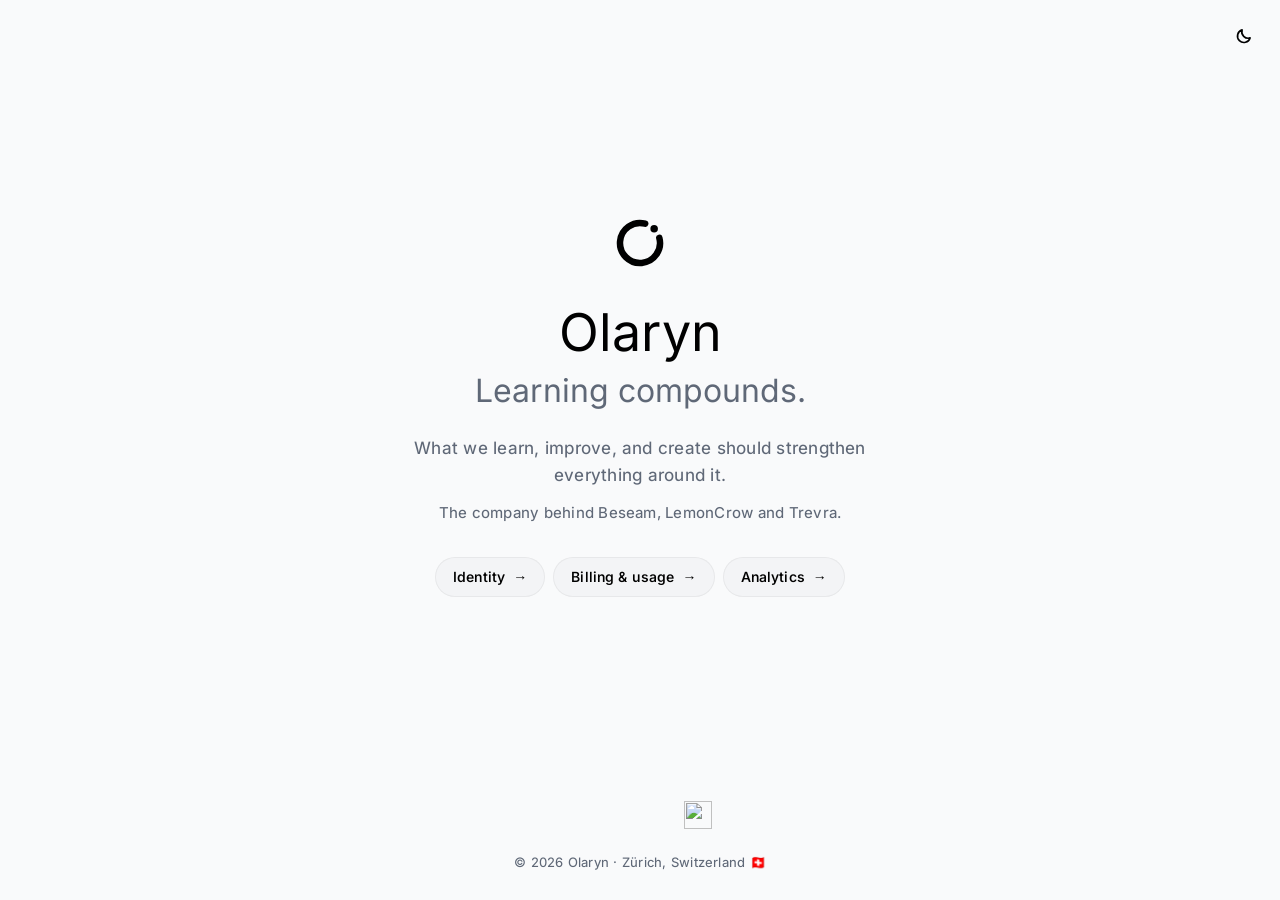
==== commit 2231abcf: "copy(site): simplify Olaryn positioning and infrastructure footer labels" ====
--- a/index.html
+++ b/index.html
@@ -68,7 +68,7 @@
       <h1 id="olaryn-title">Olaryn</h1>
       <p class="thesis">Learning compounds.</p>
       <p class="lede">What we learn, improve, and create should strengthen everything around it.</p>
-      <p class="about">Olaryn is the company behind Beseam, LemonCrow and Trevra, and the shared infrastructure they run on.</p>
+      <p class="about">The company behind Beseam, LemonCrow and Trevra.</p>
       <nav class="platform-links" aria-label="Shared Olaryn infrastructure">
         <a class="platform-link" href="/auth/">Identity <span aria-hidden="true">→</span></a>
         <a class="platform-link" href="/billing/">Billing &amp; usage <span aria-hidden="true">→</span></a>
